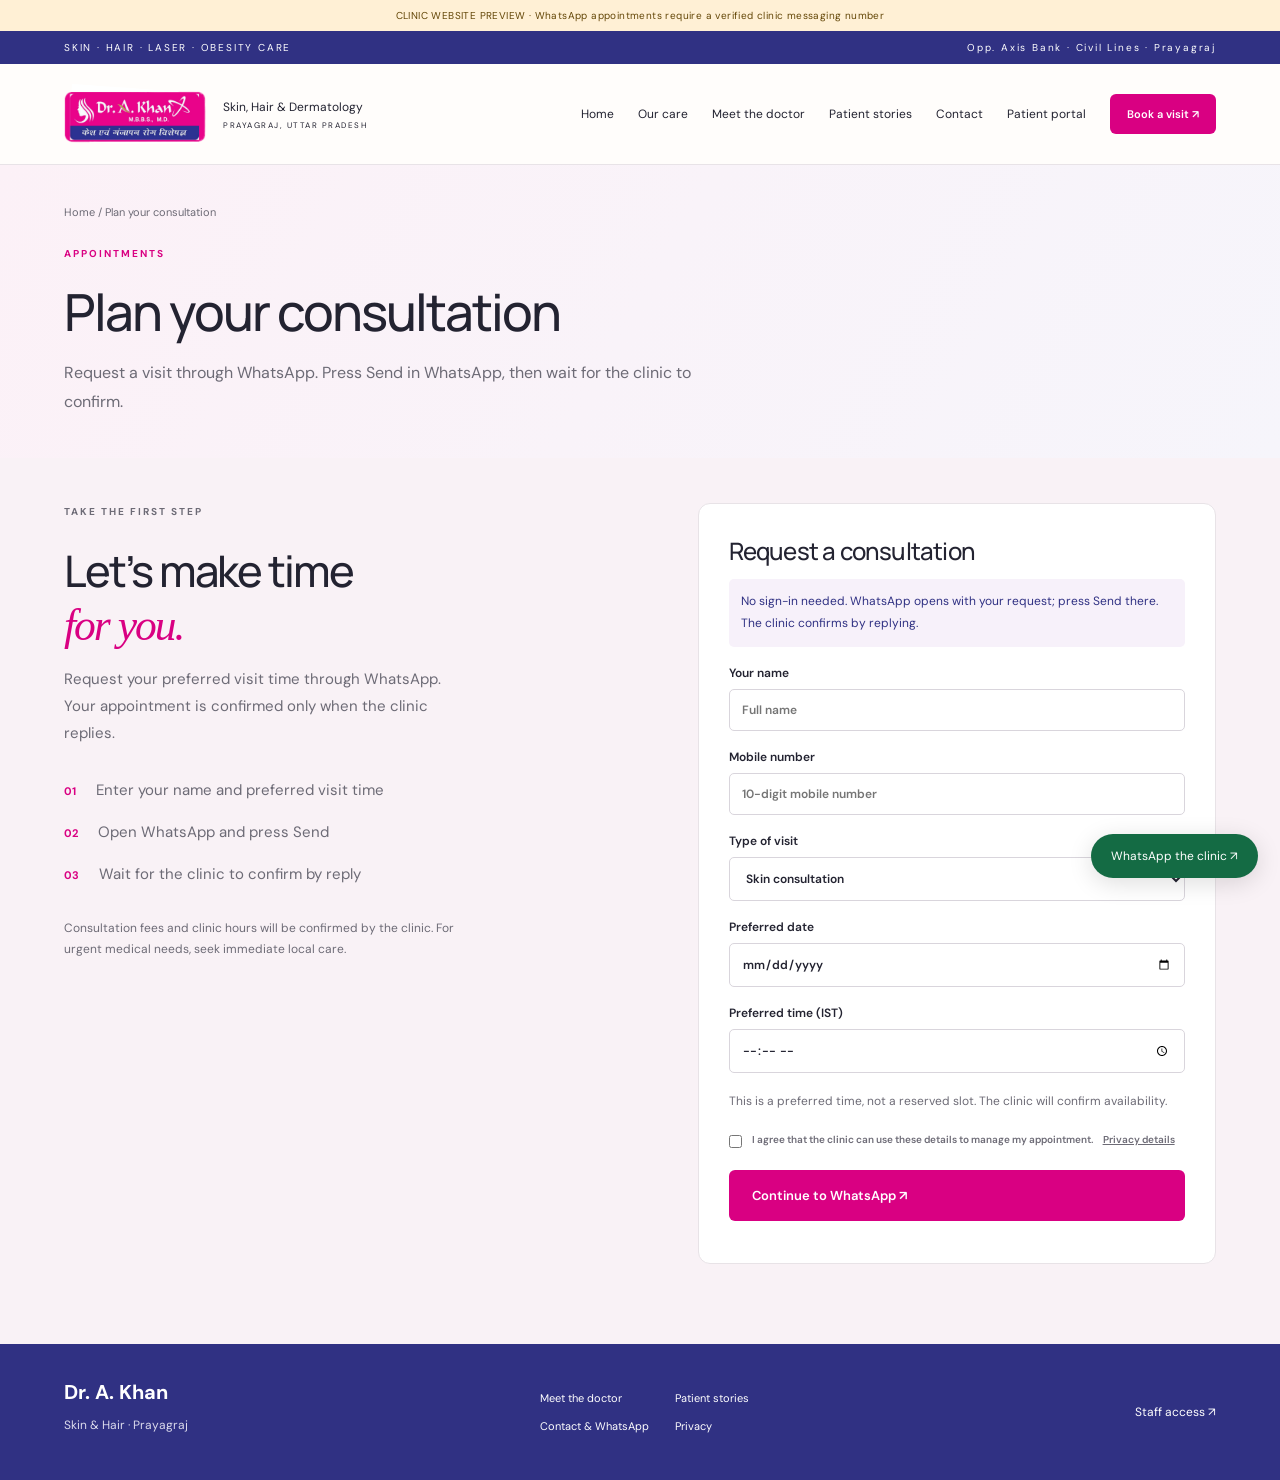
==== appointments.html @ bd3febfb "Publish clinic website design preview" ====
<!doctype html>
<html lang="en"><head><meta charset="utf-8"><meta name="viewport" content="width=device-width,initial-scale=1"><meta name="theme-color" content="#e9008d"><meta name="description" content="Dr. A. Khan Skin & Hair, Civil Lines, Prayagraj. Explore skin and hair care and request a consultation."><title>Appointments | Dr. A. Khan</title><link rel="stylesheet" href="styles.css"></head>
<body data-page="appointments.html"><a class="skip" href="#main">Skip to content</a><div class="topline">SKIN · HAIR · LASER · OBESITY CARE <span>Opp. Axis Bank · Civil Lines · Prayagraj</span></div><header><a class="brand" href="index.html"><span class="logo"><img src="clinic-0.jpg" alt="Dr. A. Khan original clinic logo"></span><span>Skin, Hair & Dermatology<small>PRAYAGRAJ, UTTAR PRADESH</small></span></a><button class="menu-toggle" type="button" aria-expanded="false" aria-controls="main-nav">Menu ☰</button><nav id="main-nav" aria-label="Main navigation"><a href="index.html">Home</a><a href="care.html">Our care</a><a href="doctor.html">Meet the doctor</a><a href="testimonials.html">Patient stories</a><a href="contact.html">Contact</a><a href="portal.html">Patient portal</a><a class="button small" href="appointments.html">Book a visit ↗</a></nav></header>
<main id="main"><div id="page-intro" class="page-intro" hidden></div><section class="hero" id="home" hidden><div class="hero-copy"><p class="eyebrow"><span></span> DERMATOLOGY · SKIN · HAIR · MORE</p><h1>Feel more like<br><em>yourself.</em></h1><p class="intro">From everyday skin concerns to hair and scalp care.<br>Personal attention, here in Prayagraj.</p><div class="actions"><a class="button" href="appointments.html">Plan your consultation <b>↗</b></a><a class="textlink" href="care.html">Explore our care →</a></div><div class="hero-caption"><span class="plus">✦</span><p>Skin, hair & you.<small>Care that begins with listening.</small></p></div></div><div class="hero-image"><img src="doctor-khan.jpg" alt="Dr. A. Khan seated in his clinic"><div class="image-label"><span>MEET YOUR DOCTOR</span><b>Dr. A. Khan</b><small>Skin, Hair, Laser & Obesity Care</small></div><span class="roundel">SKIN & HAIR<br>DR. A. KHAN<br>PRAYAGRAJ</span></div></section>
<div class="ribbon" id="care-ribbon" hidden><span>General dermatology</span><i>✦</i><span>Hair & scalp care</span><i>✦</i><span>Personal consultations</span><i>✦</i><span>Follow-up support</span></div>
<section id="care" class="section" hidden><div class="section-heading"><div><p class="eyebrow">OUR AREAS OF CARE</p><h2>A little care.<br>A meaningful difference.</h2></div><p>Start with a consultation. Your clinician will discuss your concerns and guide you through suitable options.</p></div><div class="cards"><article><span class="card-number">01 / SKIN</span><div class="line-icon">◉</div><h3>Comfort in your skin</h3><p>Consultations for acne, eczema, psoriasis and other skin concerns.</p><a href="appointments.html?service=Skin%20consultation" data-service="Skin consultation">Explore skin care ↗</a></article><article class="pink"><span class="card-number">02 / HAIR</span><div class="line-icon">≋</div><h3>A healthier hair journey</h3><p>Personal assessment for hair loss and concerns affecting your scalp.</p><a href="appointments.html?service=Hair%20%26%20scalp%20consultation" data-service="Hair & scalp consultation">Explore hair care ↗</a></article><article><span class="card-number">03 / FOLLOW-UP</span><div class="line-icon">✧</div><h3>Care that continues</h3><p>Review your progress and discuss your ongoing care with the clinic.</p><a href="appointments.html?service=Follow-up%20visit" data-service="Follow-up visit">Plan a follow-up ↗</a></article></div></section>
<section id="home-doctor" class="section home-doctor" hidden><div class="doctor-thumb"><img src="doctor-khan.jpg" alt="Dr. A. Khan" loading="lazy"></div><div><p class="eyebrow">A FAMILIAR FACE. PERSONAL CARE.</p><h2>Meet Dr. A. Khan.</h2><p>Dermatological care for your skin, hair and scalp in Civil Lines, Prayagraj.</p><a class="textlink" href="doctor.html">Get to know your doctor →</a></div></section>
<section id="testimonials" class="section testimonials" hidden><div class="section-heading"><div><p class="eyebrow">PATIENT EXPERIENCES</p><h2>In their own words.</h2></div><p>Selected excerpts from publicly posted patient reviews.</p></div><div class="review-grid"><article class="review-card"><span class="quote-mark" aria-hidden="true">“</span><blockquote>compassionate approach made me feel comfortable</blockquote><div class="review-person"><span class="avatar">NK</span><div><b>Navin Kumar</b><small>Justdial · 23 September 2025</small></div></div><a href="https://www.justdial.com/Allahabad/Dr-A-Khan-Skin-Hair-Specialist-Opposite-Axis-Bank-Civil-Lines/0532PX532-X532-190516032940-V9P9_BZDET/reviews" target="_blank" rel="noopener">Read the original review ↗</a></article><article class="review-card"><span class="quote-mark" aria-hidden="true">“</span><blockquote>The staff is friendly and attentive</blockquote><div class="review-person"><span class="avatar">RK</span><div><b>Rohit Kumar</b><small>Justdial patient review</small></div></div><a href="https://www.justdial.com/Allahabad/Dr-A-Khan-Skin-Hair-Specialist-Opposite-Axis-Bank-Civil-Lines/0532PX532-X532-190516032940-V9P9_BZDET/reviews" target="_blank" rel="noopener">Read the original review ↗</a></article><article class="review-card"><span class="quote-mark" aria-hidden="true">“</span><blockquote>Dr. Khan is friendly and listens well.</blockquote><div class="review-person"><span class="avatar">R</span><div><b>Ramesh</b><small>Justdial · 14 July 2025</small></div></div><a href="https://www.justdial.com/Allahabad/Dr-A-Khan-Skin-Hair-Specialist-Opposite-Axis-Bank-Civil-Lines/0532PX532-X532-190516032940-V9P9_BZDET/reviews" target="_blank" rel="noopener">Read the original review ↗</a></article></div><div class="review-foot"><p>These are selected positive excerpts. Individual experiences vary; the source includes a wider range of feedback.</p><a class="textlink" href="testimonials.html" id="all-stories">More about patient experiences →</a></div></section>
<section id="care-details" class="section care-details" hidden><div class="section-heading"><div><p class="eyebrow">BEYOND HAIR CARE</p><h2>Care for a range<br>of skin concerns.</h2></div><p>Your skin deserves attention at every stage. Begin with an assessment of your concern and medical history.</p></div><div class="condition-grid"><article><span>01</span><h3>Acne & acne marks</h3><p>Discuss breakouts, acne marks and changes in your skin with the clinician.</p></article><article><span>02</span><h3>Eczema & irritation</h3><p>A consultation for itchy, irritated or persistently uncomfortable skin.</p></article><article><span>03</span><h3>Psoriasis</h3><p>Assessment and follow-up for psoriasis and its effect on your skin.</p></article><article><span>04</span><h3>Pigmentation</h3><p>Discuss uneven skin tone, dark patches and related skin concerns.</p></article><article><span>05</span><h3>Other skin concerns</h3><p>Bring up rashes, changes in your skin or symptoms you are unsure about.</p></article><article><span>06</span><h3>Hair & scalp</h3><p>Personal assessment for hair loss, dandruff and scalp concerns.</p></article><article><span>07</span><h3>Laser consultations</h3><p>Discuss the clinic’s laser services and whether a procedure is suitable for you.</p><a class="textlink" href="appointments.html?service=Laser%20consultation">Request a consultation ↗</a></article><article><span>08</span><h3>Obesity care</h3><p>Speak with the clinic about its obesity and weight-management consultations.</p><a class="textlink" href="appointments.html?service=Obesity%20consultation">Request a consultation ↗</a></article></div><div class="care-callout"><div><h3>Not sure which visit to choose?</h3><p>Select a skin consultation and describe your concern to the doctor during your visit.</p></div><a class="button" href="appointments.html?service=Skin%20consultation">Book a skin consultation ↗</a></div></section>
<section id="about" class="doctor-profile section" hidden><div class="doctor-portrait"><img src="doctor-khan.jpg" alt="Dr. A. Khan at his clinic" loading="lazy"><div class="portrait-caption"><b>Dr. A. Khan</b><span>M.B.B.S., M.D. · Skin & Hair Specialist</span></div></div><div class="doctor-copy"><p class="eyebrow">MEET YOUR DOCTOR</p><h2>Care for your skin.<br>Attention to <em>you.</em></h2><p>Dr. A. Khan’s clinic in Civil Lines, Prayagraj offers consultations for a range of dermatological concerns, as well as hair and scalp problems. The clinic also lists laser and obesity care.</p><p>Patients visit for acne, eczema, psoriasis, pigmentation and hair loss. Your consultation is a chance to discuss your symptoms, ask questions and understand the next steps in your care.</p><div class="doctor-tags"><span>General dermatology</span><span>Skin concerns</span><span>Hair & scalp</span><span>Laser consultations</span><span>Obesity care</span><span>Follow-up care</span></div><a class="button" href="appointments.html">Consult Dr. A. Khan ↗</a><p class="source-note">Photo: <a href="https://threebestrated.in/dermatologist-doctors-in-allahabad-up" target="_blank" rel="noopener">Dr. A. Khan’s public clinic listing</a>.</p></div></section>
<section class="section booking" id="book"><div><p class="eyebrow">TAKE THE FIRST STEP</p><h2>Let’s make time<br><em>for you.</em></h2><p>Request your preferred visit time through WhatsApp. Your appointment is confirmed only when the clinic replies.</p><div class="steps"><p><b>01</b> Enter your name and preferred visit time</p><p><b>02</b> Open WhatsApp and press Send</p><p><b>03</b> Wait for the clinic to confirm by reply</p></div><p class="muted">Consultation fees and clinic hours will be confirmed by the clinic. For urgent medical needs, seek immediate local care.</p></div><form id="booking-form" class="panel"><h3>Request a consultation</h3><p id="booking-mode" class="notice"></p><label>Your name<input name="name" required maxlength="100" autocomplete="name" placeholder="Full name"></label><label>Mobile number<input name="phone" required inputmode="tel" pattern="[0-9+ ()-]{10,16}" maxlength="16" autocomplete="tel" placeholder="10-digit mobile number"></label><label>Type of visit<select name="service"><option>Skin consultation</option><option>Hair & scalp consultation</option><option>Follow-up visit</option><option>Laser consultation</option><option>Obesity consultation</option></select></label><label>Preferred date<input name="preferred_date" type="date" required></label><label>Preferred time (IST)<input name="preferred_time" type="time" required></label><p class="muted">This is a preferred time, not a reserved slot. The clinic will confirm availability.</p><label class="check"><input type="checkbox" required> I agree that the clinic can use these details to manage my appointment. <a href="privacy.html">Privacy details</a></label><button class="button" type="submit">Continue to WhatsApp ↗</button><p id="booking-result" role="status"></p></form></section>
<section id="portal" class="section portal" hidden><div class="section-heading"><div><p class="eyebrow">CONNECTED CARE</p><h2>Your care, in one place.</h2></div><p>Appointments, visit summaries, invoices and messages. Your account keeps your care connected.</p></div><div id="account"></div><div id="portal-content"></div></section>
<section id="visit" class="section visit" hidden><div><p class="eyebrow">FIND THE CLINIC</p><h2>Here in the heart<br>of Prayagraj.</h2><p><strong>1st floor, Shanshaah Building, Sonal Tower</strong><br>Opposite Axis Bank, Civil Lines<br>Prayagraj, Uttar Pradesh 211001</p><div class="contact-list"><div><b>Call the clinic</b><a href="tel:+919369463570">+91 93694 63570 ↗</a></div><div><b>Hours shown on Maps</b><p>Monday: 11 am–8 pm (IST)<br>Call to confirm other days and your visit time.</p></div></div><a class="map-link-card" target="_blank" rel="noopener" href="https://maps.app.goo.gl/wER15F5J5ea5rBAJ8"><span>CIVIL LINES · OPPOSITE AXIS BANK</span><b>Open the clinic on Google Maps ↗</b><small>View the exact location and get directions.</small></a><p class="source-note">Address, phone and Monday hours: <a href="https://maps.app.goo.gl/wER15F5J5ea5rBAJ8" target="_blank" rel="noopener">clinic Google Maps listing</a>, checked 5 October 2026. Hours may change.</p></div><div class="contact-card"><span>LET’S TALK</span><h3>Have a question<br>before your visit?</h3><a href="mailto:askdrbaalwala@gmail.com">askdrbaalwala@gmail.com ↗</a><p>For general enquiries, contact the clinic by phone, email or WhatsApp. Use your signed-in portal for private care-related messages.</p><p class="muted">Appointment requests open in WhatsApp. Press Send and wait for a reply confirming your visit.</p></div></section>
<section id="privacy" class="section privacy" hidden><h3>Your information matters</h3><p>When connected, your name, phone number, appointment details and portal messages are stored in the clinic’s private backend to provide care and coordinate visits. Clinical notes are accessible to authorised staff; only explicitly shared visit summaries are visible in your portal. Contact the clinic by email to request access, correction or deletion, subject to its record-retention obligations. Payment card details are never collected on this site.</p><p id="privacy-mode"></p></section><section id="page-cta" class="section page-cta" hidden><div><p class="eyebrow">YOUR NEXT STEP</p><h2>Make time for your skin.</h2><p>Book a consultation with Dr. A. Khan in Prayagraj.</p></div><a class="button" href="appointments.html">Plan your visit ↗</a></section></main><footer><div><b>Dr. A. Khan</b><p>Skin & Hair · Prayagraj</p></div><div class="footer-links"><a href="doctor.html">Meet the doctor</a><a href="testimonials.html">Patient stories</a><a href="contact.html">Contact & WhatsApp</a><a href="privacy.html">Privacy</a></div><a href="portal.html" id="staff-link">Staff access ↗</a></footer><script src="config.js"></script><script src="router.js"></script><script src="app.js"></script></body></html>
---- styles.css ----
@import url('https://fonts.googleapis.com/css2?family=DM+Sans:wght@400;500;600;700&family=Manrope:wght@400;500;600;700;800&display=swap');
.whatsapp-float{position:fixed;bottom:22px;right:22px;background:#146b44;color:white;border-radius:30px;padding:14px 20px;font-size:12px;box-shadow:0 5px 25px #0002;z-index:5}.whatsapp-inline{display:inline-block;margin-top:18px;color:#146b44;font-weight:600}@media print{.whatsapp-float{display:none}}
.preview-banner{padding:9px 5%;background:#fff0d5;color:#634607;font-size:10px;text-align:center;letter-spacing:.4px}.contact-card button.whatsapp-inline{border:1px solid #a4c2b3;border-radius:5px;background:white;padding:10px 14px;font-size:12px}@media print{.preview-banner{display:none}}
[hidden]{display:none!important}body:not([data-page]) main{visibility:hidden}.menu-toggle{display:none}nav a.current{color:var(--pink)}nav a.current:not(.button){border-bottom:2px solid var(--pink);padding-bottom:6px}nav .button.current{color:white}.page-intro{max-width:1440px;margin:auto;padding:40px 5% 42px;background:linear-gradient(120deg,#fcf1f7,#f6f5fb)}.breadcrumb{display:block;font-size:11px;color:var(--muted);margin-bottom:28px}.page-intro h1{font-size:clamp(38px,4vw,58px)}.page-description{max-width:670px;font-size:16px;line-height:1.8;color:var(--muted);margin:20px 0 0}.image-label small{display:block;color:var(--muted);font-size:11px;margin-top:7px}.hero-image>img{object-position:52% center}.doctor-profile{display:grid;grid-template-columns:.9fr 1.1fr;gap:8%;align-items:center}.doctor-portrait{border-radius:16px;overflow:hidden;background:#eeecf1}.doctor-portrait>img{width:100%;display:block;aspect-ratio:1.1;object-fit:cover;object-position:center}.portrait-caption{padding:23px 28px;background:var(--indigo);color:white}.portrait-caption b{display:block;font-size:23px}.portrait-caption span{display:block;font-size:12px;margin-top:6px;color:#dfdfee}.doctor-copy>p{line-height:1.9;color:var(--muted)}.doctor-tags{display:flex;flex-wrap:wrap;gap:8px;margin:24px 0}.doctor-tags span{padding:8px 12px;border:1px solid var(--line);border-radius:20px;font-size:11px;color:var(--indigo)}.source-note{font-size:10px}.source-note a{text-decoration:underline}.home-doctor{display:flex;align-items:center;gap:45px;border-block:1px solid var(--line);background:#f7f5fb;padding-block:38px}.doctor-thumb{width:195px;flex-shrink:0}.doctor-thumb img{width:100%;height:180px;object-fit:cover;border-radius:12px}.home-doctor p{color:var(--muted);line-height:1.8}.home-doctor .eyebrow{color:var(--pink);margin-bottom:14px}.home-doctor h2{font-size:36px}.testimonials{background:#fffcfa}.review-grid{display:grid;grid-template-columns:repeat(3,1fr);gap:20px}.review-card{padding:28px;border:1px solid var(--line);border-radius:12px;background:white;display:flex;flex-direction:column}.quote-mark{font-family:Georgia,serif;color:var(--pink);font-size:56px;line-height:.8}.review-card blockquote{margin:20px 0 27px;font-size:19px;line-height:1.7;flex:1;color:var(--indigo)}.review-person{display:flex;align-items:center;gap:12px}.avatar{display:grid;place-items:center;width:38px;height:38px;border-radius:50%;background:#fae8f2;color:var(--pink);font-size:11px;font-weight:bold}.review-person b{font-size:12px}.review-person small{display:block;font-size:10px;color:var(--muted);margin-top:5px}.review-card>a{font-size:10px;color:var(--muted);margin-top:22px;text-decoration:underline}.review-foot{display:flex;justify-content:space-between;gap:30px;align-items:center;margin-top:22px}.review-foot p{font-size:11px;line-height:1.8;color:var(--muted);max-width:670px}.condition-grid{display:grid;grid-template-columns:repeat(3,1fr);gap:18px}.condition-grid article{border:1px solid var(--line);padding:26px;border-radius:9px;background:white}.condition-grid article>span{color:var(--pink);font-size:10px;letter-spacing:2px}.condition-grid h3{margin-top:20px;font-size:22px}.condition-grid p{line-height:1.8;color:var(--muted);font-size:13px}.care-callout,.page-cta{display:flex;justify-content:space-between;align-items:center;gap:30px;background:#f8eef4;padding:32px;border-radius:10px;margin-top:30px}.care-callout p,.page-cta p{font-size:13px;line-height:1.8;color:var(--muted)}.page-cta{margin:20px auto 55px;max-width:90%;padding:38px}.page-cta h2{font-size:32px}.footer-links{display:grid;grid-template-columns:1fr 1fr;gap:14px 26px;font-size:11px}body[data-page="appointments.html"] #portal{padding-bottom:40px}body[data-page="appointments.html"] .booking{padding-top:45px}body[data-page="care.html"] #care{padding-bottom:20px}body[data-page="care.html"] .care-details{padding-top:35px}body[data-page="testimonials.html"] #testimonials>.section-heading{display:none}.contact-list{margin-top:22px;display:grid;grid-template-columns:1fr 1fr;gap:14px}.contact-list>div{background:white;border:1px solid var(--line);padding:18px;border-radius:8px}.contact-list b{font-size:12px;display:block;margin-bottom:8px}.contact-list p{font-size:12px;margin:0}.map-link-card{display:block;background:var(--indigo);color:white;margin-top:20px;border-radius:8px;padding:23px}.map-link-card span{display:block;font-size:10px;letter-spacing:1.3px;color:#dcdbec}.map-link-card b{display:block;font-size:20px;margin:12px 0}.map-link-card small{font-size:11px;color:#dcdbec}
@media(min-width:651px) and (max-width:1200px){header{gap:15px}nav{gap:15px;font-size:11px}.brand>span:last-child{display:none}.logo{width:135px}nav .button{padding:12px}}
@media(max-width:650px){header{position:relative;flex-direction:row;align-items:center}.menu-toggle{display:block;border:1px solid var(--line);padding:10px 13px;background:white;border-radius:5px;font-size:12px;color:var(--indigo)}#main-nav{display:none;position:absolute;top:100%;left:0;right:0;padding:20px 6%;background:var(--paper);border-bottom:1px solid var(--line);z-index:20;box-shadow:0 12px 20px #0001}#main-nav.open{display:grid;grid-template-columns:1fr 1fr;gap:20px}#main-nav .button{display:flex;grid-column:1/-1}.brand{gap:7px}.brand>span:last-child{font-size:10px}.brand small{font-size:7px}.logo{width:120px}.logo img{width:167px;left:-21px;top:-52px}.hero-copy{padding-top:36px}.hero-image{height:320px}.hero-image>img{object-position:center center}.page-intro{padding:26px 6% 30px}.page-intro h1{font-size:39px}.page-description{font-size:14px}.breadcrumb{margin-bottom:22px}.doctor-profile,.review-grid,.condition-grid{grid-template-columns:1fr;gap:20px}.doctor-profile{padding-top:30px}.doctor-portrait>img{aspect-ratio:1.2}.home-doctor{gap:22px;align-items:start}.doctor-thumb{width:105px}.doctor-thumb img{height:120px}.home-doctor h2{font-size:27px}.home-doctor .eyebrow{font-size:8px;letter-spacing:1.2px}.home-doctor p{font-size:12px}.review-card blockquote{font-size:19px;margin:17px 0 22px}.review-foot,.care-callout,.page-cta{display:block}.page-cta{padding:27px;margin-bottom:30px}.page-cta .button{margin-top:12px}.contact-list{grid-template-columns:1fr}.footer-links{grid-template-columns:1fr 1fr;width:100%}}
:root{--pink:#d90082;--indigo:#303183;--ink:#232331;--muted:#6d6b76;--paper:#fffdfb;--line:#e8e3e7}*{box-sizing:border-box}html{scroll-behavior:smooth;scroll-padding-top:110px}body{margin:0;background:var(--paper);color:var(--ink);font-family:'DM Sans',sans-serif;font-size:15px}a{color:inherit;text-decoration:none}button,input,select,textarea{font:inherit}button,a,input,select,textarea{outline-offset:5px}button{cursor:pointer}.topline{padding:10px 5%;background:var(--indigo);color:white;font-size:10px;letter-spacing:1.8px;display:flex;justify-content:space-between}header{padding:20px 5%;display:flex;align-items:center;justify-content:space-between;gap:25px;border-bottom:1px solid var(--line);background:var(--paper)}.brand{display:flex;align-items:center;gap:14px;font-size:12px}.brand small{display:block;font-size:8px;letter-spacing:1.5px;margin-top:5px}.logo{width:145px;height:60px;overflow:hidden;display:block;position:relative}.logo img{position:absolute;width:196px;max-width:none;left:-25px;top:-64px}nav{display:flex;gap:24px;align-items:center;font-size:12px}nav a:hover,.textlink:hover{color:var(--pink)}.button{display:inline-flex;align-items:center;justify-content:space-between;gap:24px;background:var(--pink);color:white;border:0;border-radius:6px;padding:17px 23px;font-weight:600;font-size:13px}.button:hover{background:#b60070;color:white}.button.small{padding:13px 17px;font-size:11px}.hero{display:grid;grid-template-columns:1fr 1fr;max-width:1440px;margin:auto;min-height:590px}.hero-copy{padding:72px 10% 44px}.eyebrow{font-size:10px;font-weight:700;letter-spacing:2px;margin:0 0 24px;color:var(--pink)}.eyebrow span{display:inline-block;width:6px;height:6px;border-radius:50%;background:var(--pink);margin-right:6px}h1,h2,h3{font-family:Manrope,sans-serif;font-weight:500;margin:0;letter-spacing:-2px}h1{font-size:clamp(55px,6vw,88px);line-height:1.07}em{font-family:Georgia,serif;font-weight:400;color:var(--pink)}.intro{font-size:17px;line-height:1.8;color:var(--muted);margin:26px 0}.actions{display:flex;align-items:center;gap:25px}.textlink{font-size:12px;font-weight:600}.hero-caption{display:flex;align-items:center;gap:13px;margin-top:42px}.hero-caption p{font-size:12px;margin:0}.hero-caption small{display:block;color:var(--muted);margin-top:5px}.plus{font-size:27px;color:var(--pink);border:1px solid #ecd3e1;padding:4px 10px;border-radius:50%}.hero-image{position:relative;background:#ececee;overflow:hidden;margin:24px 5% 24px 0;border-radius:140px 8px 8px 8px}.hero-image>img{width:100%;height:100%;object-fit:cover;position:absolute}.image-label{position:absolute;bottom:25px;left:25px;background:#fffc;padding:17px 22px;border-radius:5px;backdrop-filter:blur(12px)}.image-label span{display:block;font-size:8px;letter-spacing:1.5px;margin-bottom:8px}.image-label b{font-size:16px;font-weight:500}.roundel{position:absolute;right:22px;top:24px;display:grid;place-content:center;border:1px solid #fff9;background:#ffffffa8;color:var(--indigo);width:91px;height:91px;border-radius:50%;text-align:center;font-size:9px;line-height:1.8;letter-spacing:1px}.ribbon{display:flex;justify-content:space-around;align-items:center;padding:22px 5%;border-block:1px solid var(--line);font-size:12px}.ribbon i{color:var(--pink);font-style:normal}.section{padding:80px 5%;max-width:1440px;margin:auto}h2{font-size:clamp(32px,3.4vw,48px);line-height:1.2}h3{font-size:24px;letter-spacing:-.8px}.section-heading{display:flex;justify-content:space-between;gap:35px;align-items:end;margin-bottom:36px}.section-heading>p{max-width:330px;color:var(--muted);line-height:1.8}.cards{display:grid;grid-template-columns:repeat(3,1fr);gap:18px}.cards article{padding:30px;border:1px solid var(--line);border-radius:10px;background:#f6f5fa}.cards article.pink{background:#fcf0f6}.card-number{font-size:9px;letter-spacing:2px;color:var(--muted)}.line-icon{color:var(--pink);font-size:48px;margin:23px 0}.cards h3{font-size:22px}.cards p{color:var(--muted);line-height:1.8;margin:16px 0 26px}.cards a{font-size:12px;font-weight:700;color:var(--indigo)}.about{display:grid;grid-template-columns:1fr 1fr;gap:9%;align-items:center;padding-top:25px}.about-art{background:var(--indigo);border-radius:10px;padding:38px;color:white;position:relative;overflow:hidden;min-height:355px}.about-art>span{font-size:10px;letter-spacing:2px}.about-art h2{margin-top:28px}.about-art img{width:240px;height:100px;object-fit:cover;object-position:50% 49%;margin-top:25px}.about p,.booking p,.visit p,.privacy p{line-height:1.8;color:var(--muted)}.booking{background:#f9f2f6;max-width:none;display:grid;grid-template-columns:1fr 1fr;gap:10%;padding-inline:max(5%,calc((100vw - 1296px)/2))}.booking>div>p{max-width:400px}.steps{margin:30px 0}.steps b{color:var(--pink);margin-right:16px;font-size:11px}.muted{color:var(--muted);font-size:12px}.panel{padding:30px;border:1px solid var(--line);background:white;border-radius:12px}label{display:block;font-size:12px;font-weight:600;margin:18px 0}input,select,textarea{display:block;width:100%;border:1px solid #d9d5dc;border-radius:5px;padding:12px;margin-top:8px;background:white;color:var(--ink)}textarea{min-height:90px}.check{display:flex;align-items:start;gap:10px;line-height:1.7;font-size:10px;color:var(--muted)}.check input{width:auto;margin:4px 0}.check a{text-decoration:underline}.panel>.button{width:100%}.notice{background:#f7f1fa;padding:12px;color:var(--indigo)!important;border-radius:5px;font-size:12px;line-height:1.6}.portal{border-bottom:1px solid var(--line)}.account-grid{display:grid;grid-template-columns:1fr 1fr;gap:25px}.account-grid form{max-width:550px}.account-grid aside{padding:35px;background:var(--indigo);border-radius:12px;color:white}.account-grid aside p{line-height:1.8;color:#dedeee}.secondary{background:var(--indigo)}.toolbar{display:flex;gap:12px;align-items:center;flex-wrap:wrap;margin:20px 0}.toolbar button{padding:10px 16px;border:1px solid var(--line);background:white;border-radius:6px;color:var(--indigo)}.toolbar button.active{background:var(--indigo);color:white}.dashboard{background:#f8f7fa;padding:25px;border-radius:12px}.stats{display:grid;grid-template-columns:repeat(3,1fr);gap:15px;margin-bottom:20px}.stat{padding:22px;background:white;border:1px solid var(--line);border-radius:8px}.stat b{display:block;font-size:29px;color:var(--indigo)}.stat span{font-size:11px;color:var(--muted)}.table-wrap{overflow-x:auto}table{width:100%;border-collapse:collapse;background:white;font-size:12px;text-align:left}td,th{padding:14px;border-bottom:1px solid var(--line)}th{color:var(--muted);font-size:10px;letter-spacing:1px}td button{margin:3px;padding:7px;border:1px solid var(--line);border-radius:4px;background:white}.badge{padding:5px 8px;background:#f7e5f0;color:#a00062;border-radius:20px;font-size:10px}.empty{padding:25px;color:var(--muted);background:white;border-radius:6px}.record{background:white;border:1px solid var(--line);padding:20px;margin:14px 0;border-radius:8px}.record p{white-space:pre-wrap;line-height:1.7}.visit{display:grid;grid-template-columns:1fr 1fr;gap:8%}.contact-card{padding:40px;background:#f7f0f5;border-radius:10px}.contact-card>span{font-size:9px;letter-spacing:2px;color:var(--pink)}.contact-card h3{font-size:34px;margin:22px 0}.contact-card>a{font-size:14px;text-decoration:underline}.privacy{padding-top:20px;padding-bottom:40px}.privacy p{font-size:12px;max-width:900px}footer{background:var(--indigo);padding:35px 5%;display:flex;align-items:center;justify-content:space-between;color:white;font-size:12px}footer b{font-size:20px}footer p{color:#dbdaec}.skip{position:absolute;top:-100px}.skip:focus{top:0;background:white;padding:15px;z-index:10}[role=status]{font-size:12px;line-height:1.8}a:focus-visible,button:focus-visible{outline:2px solid var(--pink)}@media(max-width:950px){header{align-items:start}nav{gap:12px;flex-wrap:wrap;justify-content:end}.brand>span:last-child{display:none}.hero-copy{padding:60px 8%}.actions{align-items:start;flex-direction:column;gap:20px}.hero{min-height:560px}.cards h3{font-size:18px}}@media(max-width:650px){.topline{font-size:8px}.topline span{letter-spacing:0}header{padding:16px 5%;flex-direction:column;gap:12px}.brand>span:last-child{display:block}nav{justify-content:start;gap:16px;width:100%;font-size:11px}nav .button{display:none}.hero{grid-template-columns:1fr}.hero-copy{padding:44px 6% 30px}h1{font-size:64px}.actions{flex-direction:row;align-items:center}.hero-image{height:360px;margin:0 5% 25px;border-radius:85px 8px 8px 8px}.hero-image>img{object-position:center 35%}.hero-caption{margin-top:25px}.ribbon{gap:14px;flex-wrap:wrap;font-size:10px}.ribbon i:last-of-type{display:none}.section{padding:50px 6%}.section-heading{display:block}.section-heading>p{max-width:100%}.cards,.about,.booking,.visit,.account-grid{grid-template-columns:1fr;gap:22px}.cards article{padding:25px}.line-icon{margin:15px 0}.about-art{min-height:300px}.stats{gap:6px}.stat{padding:12px}.stat b{font-size:23px}.panel,.dashboard{padding:20px}.contact-card{padding:28px}footer{gap:22px;flex-wrap:wrap}html{scroll-padding-top:20px}}@media print{header,.topline,.hero,.ribbon,#care,#about,#book,#visit,#privacy,footer,#account,.toolbar,.section-heading{display:none}body{background:white}.section{padding:0}.dashboard{background:white}.record{break-inside:avoid}button{display:none}}
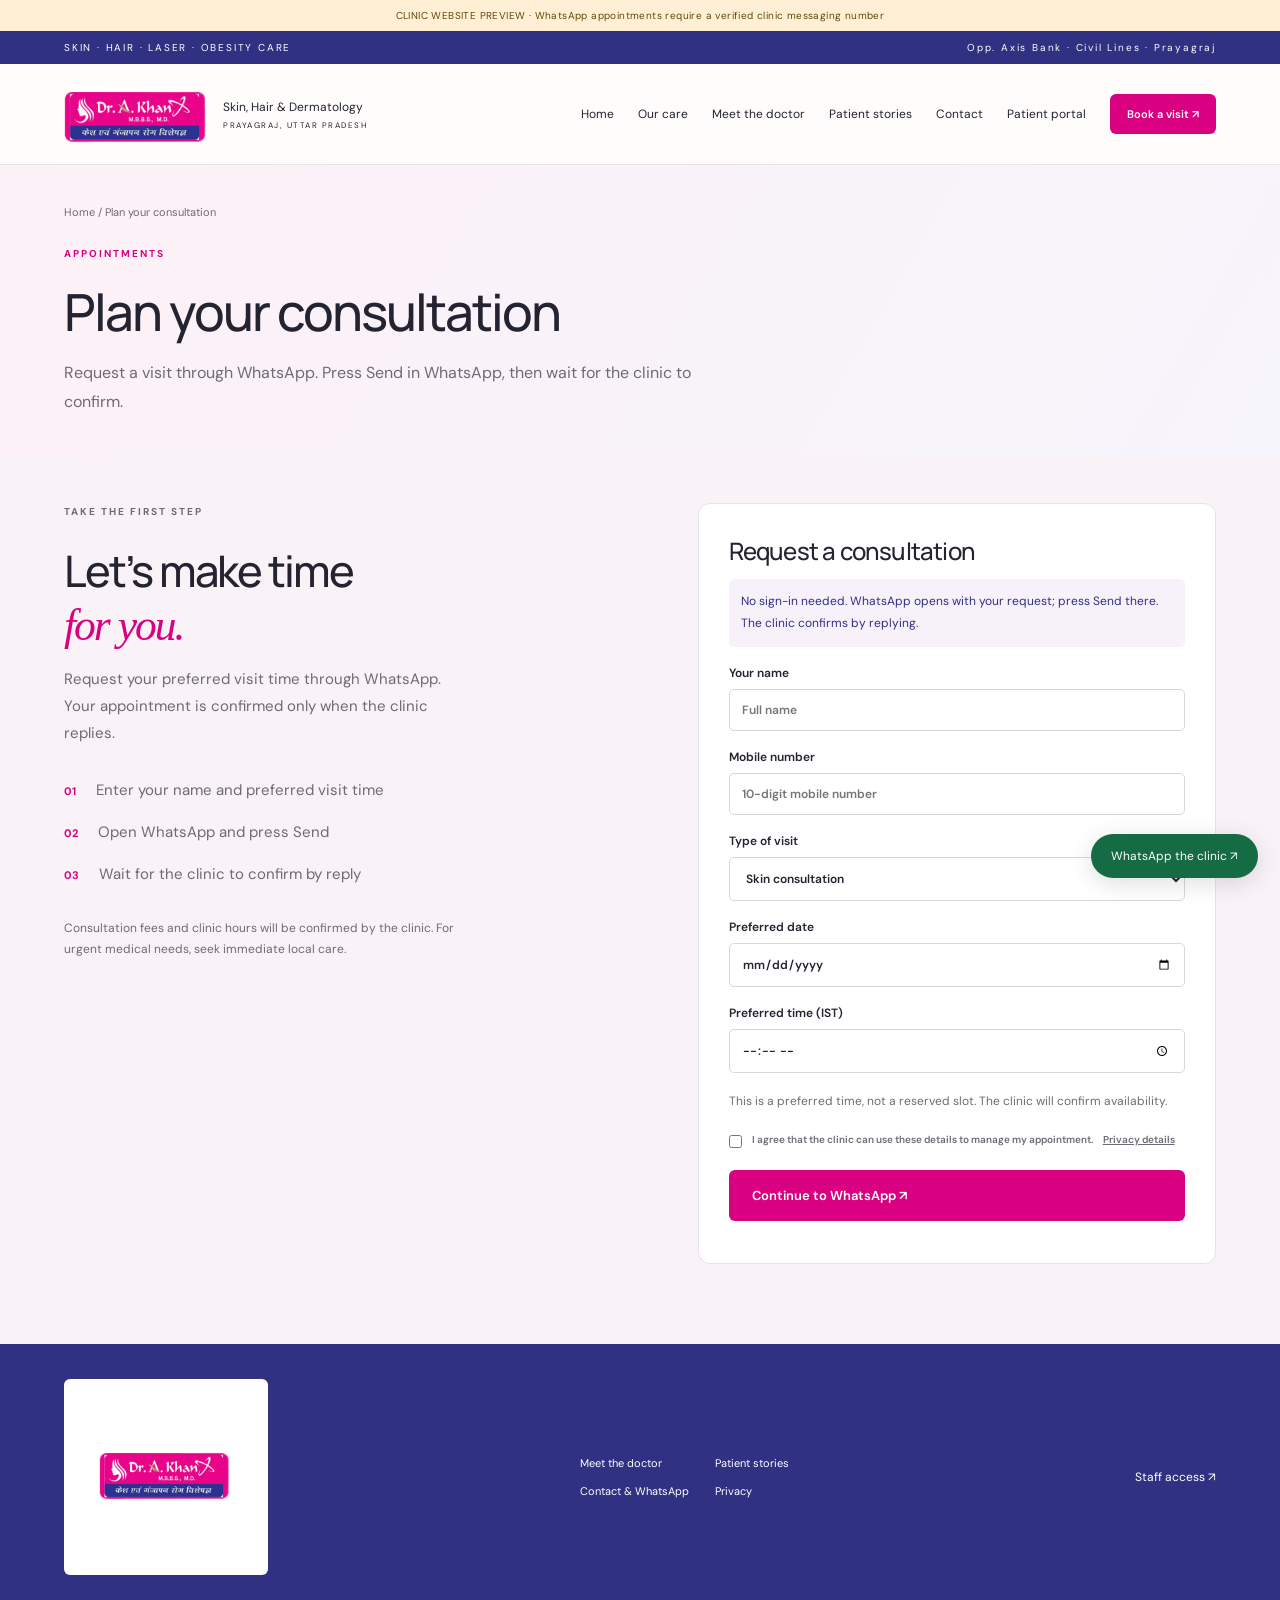
==== commit dae5e852: "Use clinic logo in website footer" ====
--- a/appointments.html
+++ b/appointments.html
@@ -11,4 +11,4 @@
 <section class="section booking" id="book"><div><p class="eyebrow">TAKE THE FIRST STEP</p><h2>Let’s make time<br><em>for you.</em></h2><p>Request your preferred visit time through WhatsApp. Your appointment is confirmed only when the clinic replies.</p><div class="steps"><p><b>01</b> Enter your name and preferred visit time</p><p><b>02</b> Open WhatsApp and press Send</p><p><b>03</b> Wait for the clinic to confirm by reply</p></div><p class="muted">Consultation fees and clinic hours will be confirmed by the clinic. For urgent medical needs, seek immediate local care.</p></div><form id="booking-form" class="panel"><h3>Request a consultation</h3><p id="booking-mode" class="notice"></p><label>Your name<input name="name" required maxlength="100" autocomplete="name" placeholder="Full name"></label><label>Mobile number<input name="phone" required inputmode="tel" pattern="[0-9+ ()-]{10,16}" maxlength="16" autocomplete="tel" placeholder="10-digit mobile number"></label><label>Type of visit<select name="service"><option>Skin consultation</option><option>Hair & scalp consultation</option><option>Follow-up visit</option><option>Laser consultation</option><option>Obesity consultation</option></select></label><label>Preferred date<input name="preferred_date" type="date" required></label><label>Preferred time (IST)<input name="preferred_time" type="time" required></label><p class="muted">This is a preferred time, not a reserved slot. The clinic will confirm availability.</p><label class="check"><input type="checkbox" required> I agree that the clinic can use these details to manage my appointment. <a href="privacy.html">Privacy details</a></label><button class="button" type="submit">Continue to WhatsApp ↗</button><p id="booking-result" role="status"></p></form></section>
 <section id="portal" class="section portal" hidden><div class="section-heading"><div><p class="eyebrow">CONNECTED CARE</p><h2>Your care, in one place.</h2></div><p>Appointments, visit summaries, invoices and messages. Your account keeps your care connected.</p></div><div id="account"></div><div id="portal-content"></div></section>
 <section id="visit" class="section visit" hidden><div><p class="eyebrow">FIND THE CLINIC</p><h2>Here in the heart<br>of Prayagraj.</h2><p><strong>1st floor, Shanshaah Building, Sonal Tower</strong><br>Opposite Axis Bank, Civil Lines<br>Prayagraj, Uttar Pradesh 211001</p><div class="contact-list"><div><b>Call the clinic</b><a href="tel:+919369463570">+91 93694 63570 ↗</a></div><div><b>Hours shown on Maps</b><p>Monday: 11 am–8 pm (IST)<br>Call to confirm other days and your visit time.</p></div></div><a class="map-link-card" target="_blank" rel="noopener" href="https://maps.app.goo.gl/wER15F5J5ea5rBAJ8"><span>CIVIL LINES · OPPOSITE AXIS BANK</span><b>Open the clinic on Google Maps ↗</b><small>View the exact location and get directions.</small></a><p class="source-note">Address, phone and Monday hours: <a href="https://maps.app.goo.gl/wER15F5J5ea5rBAJ8" target="_blank" rel="noopener">clinic Google Maps listing</a>, checked 5 October 2026. Hours may change.</p></div><div class="contact-card"><span>LET’S TALK</span><h3>Have a question<br>before your visit?</h3><a href="mailto:askdrbaalwala@gmail.com">askdrbaalwala@gmail.com ↗</a><p>For general enquiries, contact the clinic by phone, email or WhatsApp. Use your signed-in portal for private care-related messages.</p><p class="muted">Appointment requests open in WhatsApp. Press Send and wait for a reply confirming your visit.</p></div></section>
-<section id="privacy" class="section privacy" hidden><h3>Your information matters</h3><p>When connected, your name, phone number, appointment details and portal messages are stored in the clinic’s private backend to provide care and coordinate visits. Clinical notes are accessible to authorised staff; only explicitly shared visit summaries are visible in your portal. Contact the clinic by email to request access, correction or deletion, subject to its record-retention obligations. Payment card details are never collected on this site.</p><p id="privacy-mode"></p></section><section id="page-cta" class="section page-cta" hidden><div><p class="eyebrow">YOUR NEXT STEP</p><h2>Make time for your skin.</h2><p>Book a consultation with Dr. A. Khan in Prayagraj.</p></div><a class="button" href="appointments.html">Plan your visit ↗</a></section></main><footer><div><b>Dr. A. Khan</b><p>Skin & Hair · Prayagraj</p></div><div class="footer-links"><a href="doctor.html">Meet the doctor</a><a href="testimonials.html">Patient stories</a><a href="contact.html">Contact & WhatsApp</a><a href="privacy.html">Privacy</a></div><a href="portal.html" id="staff-link">Staff access ↗</a></footer><script src="config.js"></script><script src="router.js"></script><script src="app.js"></script></body></html>
+<section id="privacy" class="section privacy" hidden><h3>Your information matters</h3><p>When connected, your name, phone number, appointment details and portal messages are stored in the clinic’s private backend to provide care and coordinate visits. Clinical notes are accessible to authorised staff; only explicitly shared visit summaries are visible in your portal. Contact the clinic by email to request access, correction or deletion, subject to its record-retention obligations. Payment card details are never collected on this site.</p><p id="privacy-mode"></p></section><section id="page-cta" class="section page-cta" hidden><div><p class="eyebrow">YOUR NEXT STEP</p><h2>Make time for your skin.</h2><p>Book a consultation with Dr. A. Khan in Prayagraj.</p></div><a class="button" href="appointments.html">Plan your visit ↗</a></section></main><footer><a class="footer-brand" href="index.html" aria-label="Dr. A. Khan clinic home"><img src="clinic-0.jpg" alt="Dr. A. Khan original clinic logo" width="180"></a><div class="footer-links"><a href="doctor.html">Meet the doctor</a><a href="testimonials.html">Patient stories</a><a href="contact.html">Contact & WhatsApp</a><a href="privacy.html">Privacy</a></div><a href="portal.html" id="staff-link">Staff access ↗</a></footer><script src="config.js"></script><script src="router.js"></script><script src="app.js"></script></body></html>
--- a/styles.css
+++ b/styles.css
@@ -5,3 +5,5 @@
 @media(min-width:651px) and (max-width:1200px){header{gap:15px}nav{gap:15px;font-size:11px}.brand>span:last-child{display:none}.logo{width:135px}nav .button{padding:12px}}
 @media(max-width:650px){header{position:relative;flex-direction:row;align-items:center}.menu-toggle{display:block;border:1px solid var(--line);padding:10px 13px;background:white;border-radius:5px;font-size:12px;color:var(--indigo)}#main-nav{display:none;position:absolute;top:100%;left:0;right:0;padding:20px 6%;background:var(--paper);border-bottom:1px solid var(--line);z-index:20;box-shadow:0 12px 20px #0001}#main-nav.open{display:grid;grid-template-columns:1fr 1fr;gap:20px}#main-nav .button{display:flex;grid-column:1/-1}.brand{gap:7px}.brand>span:last-child{font-size:10px}.brand small{font-size:7px}.logo{width:120px}.logo img{width:167px;left:-21px;top:-52px}.hero-copy{padding-top:36px}.hero-image{height:320px}.hero-image>img{object-position:center center}.page-intro{padding:26px 6% 30px}.page-intro h1{font-size:39px}.page-description{font-size:14px}.breadcrumb{margin-bottom:22px}.doctor-profile,.review-grid,.condition-grid{grid-template-columns:1fr;gap:20px}.doctor-profile{padding-top:30px}.doctor-portrait>img{aspect-ratio:1.2}.home-doctor{gap:22px;align-items:start}.doctor-thumb{width:105px}.doctor-thumb img{height:120px}.home-doctor h2{font-size:27px}.home-doctor .eyebrow{font-size:8px;letter-spacing:1.2px}.home-doctor p{font-size:12px}.review-card blockquote{font-size:19px;margin:17px 0 22px}.review-foot,.care-callout,.page-cta{display:block}.page-cta{padding:27px;margin-bottom:30px}.page-cta .button{margin-top:12px}.contact-list{grid-template-columns:1fr}.footer-links{grid-template-columns:1fr 1fr;width:100%}}
 :root{--pink:#d90082;--indigo:#303183;--ink:#232331;--muted:#6d6b76;--paper:#fffdfb;--line:#e8e3e7}*{box-sizing:border-box}html{scroll-behavior:smooth;scroll-padding-top:110px}body{margin:0;background:var(--paper);color:var(--ink);font-family:'DM Sans',sans-serif;font-size:15px}a{color:inherit;text-decoration:none}button,input,select,textarea{font:inherit}button,a,input,select,textarea{outline-offset:5px}button{cursor:pointer}.topline{padding:10px 5%;background:var(--indigo);color:white;font-size:10px;letter-spacing:1.8px;display:flex;justify-content:space-between}header{padding:20px 5%;display:flex;align-items:center;justify-content:space-between;gap:25px;border-bottom:1px solid var(--line);background:var(--paper)}.brand{display:flex;align-items:center;gap:14px;font-size:12px}.brand small{display:block;font-size:8px;letter-spacing:1.5px;margin-top:5px}.logo{width:145px;height:60px;overflow:hidden;display:block;position:relative}.logo img{position:absolute;width:196px;max-width:none;left:-25px;top:-64px}nav{display:flex;gap:24px;align-items:center;font-size:12px}nav a:hover,.textlink:hover{color:var(--pink)}.button{display:inline-flex;align-items:center;justify-content:space-between;gap:24px;background:var(--pink);color:white;border:0;border-radius:6px;padding:17px 23px;font-weight:600;font-size:13px}.button:hover{background:#b60070;color:white}.button.small{padding:13px 17px;font-size:11px}.hero{display:grid;grid-template-columns:1fr 1fr;max-width:1440px;margin:auto;min-height:590px}.hero-copy{padding:72px 10% 44px}.eyebrow{font-size:10px;font-weight:700;letter-spacing:2px;margin:0 0 24px;color:var(--pink)}.eyebrow span{display:inline-block;width:6px;height:6px;border-radius:50%;background:var(--pink);margin-right:6px}h1,h2,h3{font-family:Manrope,sans-serif;font-weight:500;margin:0;letter-spacing:-2px}h1{font-size:clamp(55px,6vw,88px);line-height:1.07}em{font-family:Georgia,serif;font-weight:400;color:var(--pink)}.intro{font-size:17px;line-height:1.8;color:var(--muted);margin:26px 0}.actions{display:flex;align-items:center;gap:25px}.textlink{font-size:12px;font-weight:600}.hero-caption{display:flex;align-items:center;gap:13px;margin-top:42px}.hero-caption p{font-size:12px;margin:0}.hero-caption small{display:block;color:var(--muted);margin-top:5px}.plus{font-size:27px;color:var(--pink);border:1px solid #ecd3e1;padding:4px 10px;border-radius:50%}.hero-image{position:relative;background:#ececee;overflow:hidden;margin:24px 5% 24px 0;border-radius:140px 8px 8px 8px}.hero-image>img{width:100%;height:100%;object-fit:cover;position:absolute}.image-label{position:absolute;bottom:25px;left:25px;background:#fffc;padding:17px 22px;border-radius:5px;backdrop-filter:blur(12px)}.image-label span{display:block;font-size:8px;letter-spacing:1.5px;margin-bottom:8px}.image-label b{font-size:16px;font-weight:500}.roundel{position:absolute;right:22px;top:24px;display:grid;place-content:center;border:1px solid #fff9;background:#ffffffa8;color:var(--indigo);width:91px;height:91px;border-radius:50%;text-align:center;font-size:9px;line-height:1.8;letter-spacing:1px}.ribbon{display:flex;justify-content:space-around;align-items:center;padding:22px 5%;border-block:1px solid var(--line);font-size:12px}.ribbon i{color:var(--pink);font-style:normal}.section{padding:80px 5%;max-width:1440px;margin:auto}h2{font-size:clamp(32px,3.4vw,48px);line-height:1.2}h3{font-size:24px;letter-spacing:-.8px}.section-heading{display:flex;justify-content:space-between;gap:35px;align-items:end;margin-bottom:36px}.section-heading>p{max-width:330px;color:var(--muted);line-height:1.8}.cards{display:grid;grid-template-columns:repeat(3,1fr);gap:18px}.cards article{padding:30px;border:1px solid var(--line);border-radius:10px;background:#f6f5fa}.cards article.pink{background:#fcf0f6}.card-number{font-size:9px;letter-spacing:2px;color:var(--muted)}.line-icon{color:var(--pink);font-size:48px;margin:23px 0}.cards h3{font-size:22px}.cards p{color:var(--muted);line-height:1.8;margin:16px 0 26px}.cards a{font-size:12px;font-weight:700;color:var(--indigo)}.about{display:grid;grid-template-columns:1fr 1fr;gap:9%;align-items:center;padding-top:25px}.about-art{background:var(--indigo);border-radius:10px;padding:38px;color:white;position:relative;overflow:hidden;min-height:355px}.about-art>span{font-size:10px;letter-spacing:2px}.about-art h2{margin-top:28px}.about-art img{width:240px;height:100px;object-fit:cover;object-position:50% 49%;margin-top:25px}.about p,.booking p,.visit p,.privacy p{line-height:1.8;color:var(--muted)}.booking{background:#f9f2f6;max-width:none;display:grid;grid-template-columns:1fr 1fr;gap:10%;padding-inline:max(5%,calc((100vw - 1296px)/2))}.booking>div>p{max-width:400px}.steps{margin:30px 0}.steps b{color:var(--pink);margin-right:16px;font-size:11px}.muted{color:var(--muted);font-size:12px}.panel{padding:30px;border:1px solid var(--line);background:white;border-radius:12px}label{display:block;font-size:12px;font-weight:600;margin:18px 0}input,select,textarea{display:block;width:100%;border:1px solid #d9d5dc;border-radius:5px;padding:12px;margin-top:8px;background:white;color:var(--ink)}textarea{min-height:90px}.check{display:flex;align-items:start;gap:10px;line-height:1.7;font-size:10px;color:var(--muted)}.check input{width:auto;margin:4px 0}.check a{text-decoration:underline}.panel>.button{width:100%}.notice{background:#f7f1fa;padding:12px;color:var(--indigo)!important;border-radius:5px;font-size:12px;line-height:1.6}.portal{border-bottom:1px solid var(--line)}.account-grid{display:grid;grid-template-columns:1fr 1fr;gap:25px}.account-grid form{max-width:550px}.account-grid aside{padding:35px;background:var(--indigo);border-radius:12px;color:white}.account-grid aside p{line-height:1.8;color:#dedeee}.secondary{background:var(--indigo)}.toolbar{display:flex;gap:12px;align-items:center;flex-wrap:wrap;margin:20px 0}.toolbar button{padding:10px 16px;border:1px solid var(--line);background:white;border-radius:6px;color:var(--indigo)}.toolbar button.active{background:var(--indigo);color:white}.dashboard{background:#f8f7fa;padding:25px;border-radius:12px}.stats{display:grid;grid-template-columns:repeat(3,1fr);gap:15px;margin-bottom:20px}.stat{padding:22px;background:white;border:1px solid var(--line);border-radius:8px}.stat b{display:block;font-size:29px;color:var(--indigo)}.stat span{font-size:11px;color:var(--muted)}.table-wrap{overflow-x:auto}table{width:100%;border-collapse:collapse;background:white;font-size:12px;text-align:left}td,th{padding:14px;border-bottom:1px solid var(--line)}th{color:var(--muted);font-size:10px;letter-spacing:1px}td button{margin:3px;padding:7px;border:1px solid var(--line);border-radius:4px;background:white}.badge{padding:5px 8px;background:#f7e5f0;color:#a00062;border-radius:20px;font-size:10px}.empty{padding:25px;color:var(--muted);background:white;border-radius:6px}.record{background:white;border:1px solid var(--line);padding:20px;margin:14px 0;border-radius:8px}.record p{white-space:pre-wrap;line-height:1.7}.visit{display:grid;grid-template-columns:1fr 1fr;gap:8%}.contact-card{padding:40px;background:#f7f0f5;border-radius:10px}.contact-card>span{font-size:9px;letter-spacing:2px;color:var(--pink)}.contact-card h3{font-size:34px;margin:22px 0}.contact-card>a{font-size:14px;text-decoration:underline}.privacy{padding-top:20px;padding-bottom:40px}.privacy p{font-size:12px;max-width:900px}footer{background:var(--indigo);padding:35px 5%;display:flex;align-items:center;justify-content:space-between;color:white;font-size:12px}footer b{font-size:20px}footer p{color:#dbdaec}.skip{position:absolute;top:-100px}.skip:focus{top:0;background:white;padding:15px;z-index:10}[role=status]{font-size:12px;line-height:1.8}a:focus-visible,button:focus-visible{outline:2px solid var(--pink)}@media(max-width:950px){header{align-items:start}nav{gap:12px;flex-wrap:wrap;justify-content:end}.brand>span:last-child{display:none}.hero-copy{padding:60px 8%}.actions{align-items:start;flex-direction:column;gap:20px}.hero{min-height:560px}.cards h3{font-size:18px}}@media(max-width:650px){.topline{font-size:8px}.topline span{letter-spacing:0}header{padding:16px 5%;flex-direction:column;gap:12px}.brand>span:last-child{display:block}nav{justify-content:start;gap:16px;width:100%;font-size:11px}nav .button{display:none}.hero{grid-template-columns:1fr}.hero-copy{padding:44px 6% 30px}h1{font-size:64px}.actions{flex-direction:row;align-items:center}.hero-image{height:360px;margin:0 5% 25px;border-radius:85px 8px 8px 8px}.hero-image>img{object-position:center 35%}.hero-caption{margin-top:25px}.ribbon{gap:14px;flex-wrap:wrap;font-size:10px}.ribbon i:last-of-type{display:none}.section{padding:50px 6%}.section-heading{display:block}.section-heading>p{max-width:100%}.cards,.about,.booking,.visit,.account-grid{grid-template-columns:1fr;gap:22px}.cards article{padding:25px}.line-icon{margin:15px 0}.about-art{min-height:300px}.stats{gap:6px}.stat{padding:12px}.stat b{font-size:23px}.panel,.dashboard{padding:20px}.contact-card{padding:28px}footer{gap:22px;flex-wrap:wrap}html{scroll-padding-top:20px}}@media print{header,.topline,.hero,.ribbon,#care,#about,#book,#visit,#privacy,footer,#account,.toolbar,.section-heading{display:none}body{background:white}.section{padding:0}.dashboard{background:white}.record{break-inside:avoid}button{display:none}}
+
+.footer-brand{display:block;flex-shrink:0;background:white;border-radius:6px;padding:8px 12px}.footer-brand img{display:block;width:180px;max-width:100%;height:auto}
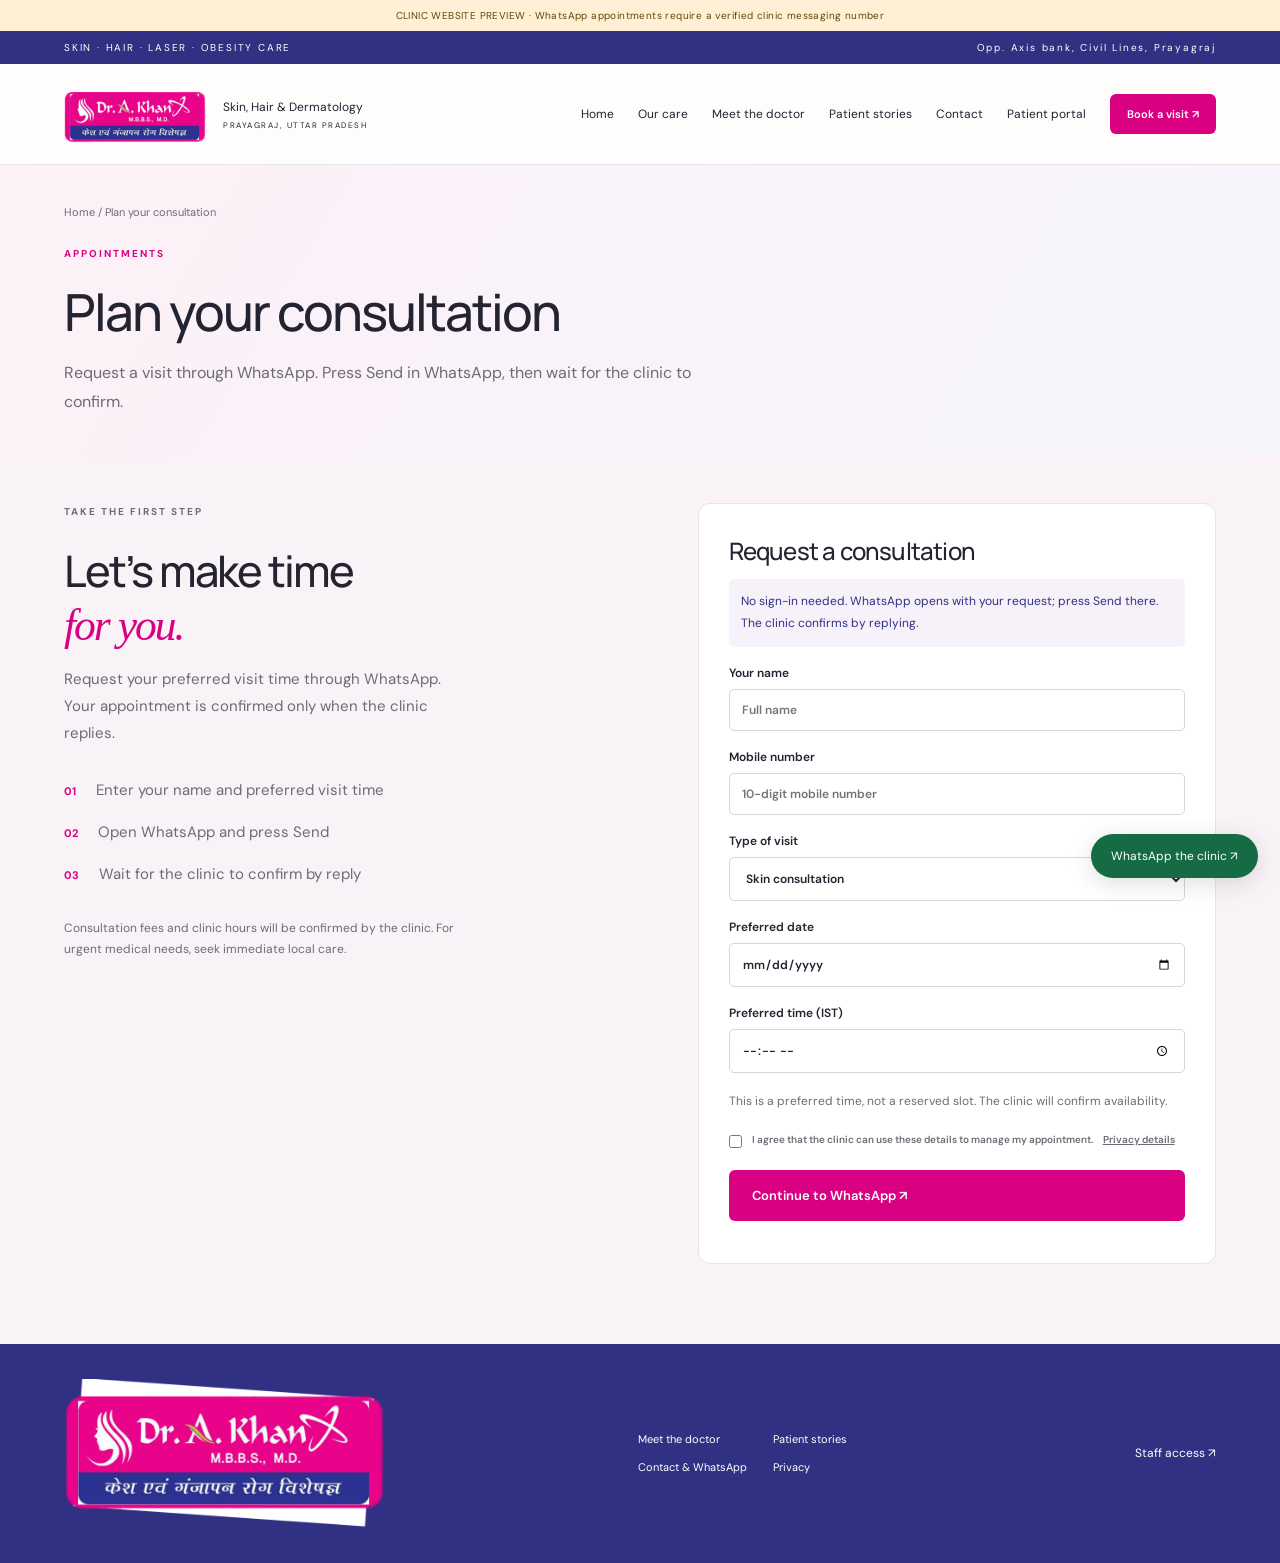
==== commit f8c83815: "Correct top address and enlarge footer logo" ====
--- a/appointments.html
+++ b/appointments.html
@@ -1,6 +1,6 @@
 <!doctype html>
 <html lang="en"><head><meta charset="utf-8"><meta name="viewport" content="width=device-width,initial-scale=1"><meta name="theme-color" content="#e9008d"><meta name="description" content="Dr. A. Khan Skin & Hair, Civil Lines, Prayagraj. Explore skin and hair care and request a consultation."><title>Appointments | Dr. A. Khan</title><link rel="stylesheet" href="styles.css"></head>
-<body data-page="appointments.html"><a class="skip" href="#main">Skip to content</a><div class="topline">SKIN · HAIR · LASER · OBESITY CARE <span>Opp. Axis Bank · Civil Lines · Prayagraj</span></div><header><a class="brand" href="index.html"><span class="logo"><img src="clinic-0.jpg" alt="Dr. A. Khan original clinic logo"></span><span>Skin, Hair & Dermatology<small>PRAYAGRAJ, UTTAR PRADESH</small></span></a><button class="menu-toggle" type="button" aria-expanded="false" aria-controls="main-nav">Menu ☰</button><nav id="main-nav" aria-label="Main navigation"><a href="index.html">Home</a><a href="care.html">Our care</a><a href="doctor.html">Meet the doctor</a><a href="testimonials.html">Patient stories</a><a href="contact.html">Contact</a><a href="portal.html">Patient portal</a><a class="button small" href="appointments.html">Book a visit ↗</a></nav></header>
+<body data-page="appointments.html"><a class="skip" href="#main">Skip to content</a><div class="topline">SKIN · HAIR · LASER · OBESITY CARE <span>Opp. Axis bank, Civil Lines, Prayagraj</span></div><header><a class="brand" href="index.html"><span class="logo"><img src="clinic-0.jpg" alt="Dr. A. Khan original clinic logo"></span><span>Skin, Hair & Dermatology<small>PRAYAGRAJ, UTTAR PRADESH</small></span></a><button class="menu-toggle" type="button" aria-expanded="false" aria-controls="main-nav">Menu ☰</button><nav id="main-nav" aria-label="Main navigation"><a href="index.html">Home</a><a href="care.html">Our care</a><a href="doctor.html">Meet the doctor</a><a href="testimonials.html">Patient stories</a><a href="contact.html">Contact</a><a href="portal.html">Patient portal</a><a class="button small" href="appointments.html">Book a visit ↗</a></nav></header>
 <main id="main"><div id="page-intro" class="page-intro" hidden></div><section class="hero" id="home" hidden><div class="hero-copy"><p class="eyebrow"><span></span> DERMATOLOGY · SKIN · HAIR · MORE</p><h1>Feel more like<br><em>yourself.</em></h1><p class="intro">From everyday skin concerns to hair and scalp care.<br>Personal attention, here in Prayagraj.</p><div class="actions"><a class="button" href="appointments.html">Plan your consultation <b>↗</b></a><a class="textlink" href="care.html">Explore our care →</a></div><div class="hero-caption"><span class="plus">✦</span><p>Skin, hair & you.<small>Care that begins with listening.</small></p></div></div><div class="hero-image"><img src="doctor-khan.jpg" alt="Dr. A. Khan seated in his clinic"><div class="image-label"><span>MEET YOUR DOCTOR</span><b>Dr. A. Khan</b><small>Skin, Hair, Laser & Obesity Care</small></div><span class="roundel">SKIN & HAIR<br>DR. A. KHAN<br>PRAYAGRAJ</span></div></section>
 <div class="ribbon" id="care-ribbon" hidden><span>General dermatology</span><i>✦</i><span>Hair & scalp care</span><i>✦</i><span>Personal consultations</span><i>✦</i><span>Follow-up support</span></div>
 <section id="care" class="section" hidden><div class="section-heading"><div><p class="eyebrow">OUR AREAS OF CARE</p><h2>A little care.<br>A meaningful difference.</h2></div><p>Start with a consultation. Your clinician will discuss your concerns and guide you through suitable options.</p></div><div class="cards"><article><span class="card-number">01 / SKIN</span><div class="line-icon">◉</div><h3>Comfort in your skin</h3><p>Consultations for acne, eczema, psoriasis and other skin concerns.</p><a href="appointments.html?service=Skin%20consultation" data-service="Skin consultation">Explore skin care ↗</a></article><article class="pink"><span class="card-number">02 / HAIR</span><div class="line-icon">≋</div><h3>A healthier hair journey</h3><p>Personal assessment for hair loss and concerns affecting your scalp.</p><a href="appointments.html?service=Hair%20%26%20scalp%20consultation" data-service="Hair & scalp consultation">Explore hair care ↗</a></article><article><span class="card-number">03 / FOLLOW-UP</span><div class="line-icon">✧</div><h3>Care that continues</h3><p>Review your progress and discuss your ongoing care with the clinic.</p><a href="appointments.html?service=Follow-up%20visit" data-service="Follow-up visit">Plan a follow-up ↗</a></article></div></section>
--- a/styles.css
+++ b/styles.css
@@ -6,4 +6,4 @@
 @media(max-width:650px){header{position:relative;flex-direction:row;align-items:center}.menu-toggle{display:block;border:1px solid var(--line);padding:10px 13px;background:white;border-radius:5px;font-size:12px;color:var(--indigo)}#main-nav{display:none;position:absolute;top:100%;left:0;right:0;padding:20px 6%;background:var(--paper);border-bottom:1px solid var(--line);z-index:20;box-shadow:0 12px 20px #0001}#main-nav.open{display:grid;grid-template-columns:1fr 1fr;gap:20px}#main-nav .button{display:flex;grid-column:1/-1}.brand{gap:7px}.brand>span:last-child{font-size:10px}.brand small{font-size:7px}.logo{width:120px}.logo img{width:167px;left:-21px;top:-52px}.hero-copy{padding-top:36px}.hero-image{height:320px}.hero-image>img{object-position:center center}.page-intro{padding:26px 6% 30px}.page-intro h1{font-size:39px}.page-description{font-size:14px}.breadcrumb{margin-bottom:22px}.doctor-profile,.review-grid,.condition-grid{grid-template-columns:1fr;gap:20px}.doctor-profile{padding-top:30px}.doctor-portrait>img{aspect-ratio:1.2}.home-doctor{gap:22px;align-items:start}.doctor-thumb{width:105px}.doctor-thumb img{height:120px}.home-doctor h2{font-size:27px}.home-doctor .eyebrow{font-size:8px;letter-spacing:1.2px}.home-doctor p{font-size:12px}.review-card blockquote{font-size:19px;margin:17px 0 22px}.review-foot,.care-callout,.page-cta{display:block}.page-cta{padding:27px;margin-bottom:30px}.page-cta .button{margin-top:12px}.contact-list{grid-template-columns:1fr}.footer-links{grid-template-columns:1fr 1fr;width:100%}}
 :root{--pink:#d90082;--indigo:#303183;--ink:#232331;--muted:#6d6b76;--paper:#fffdfb;--line:#e8e3e7}*{box-sizing:border-box}html{scroll-behavior:smooth;scroll-padding-top:110px}body{margin:0;background:var(--paper);color:var(--ink);font-family:'DM Sans',sans-serif;font-size:15px}a{color:inherit;text-decoration:none}button,input,select,textarea{font:inherit}button,a,input,select,textarea{outline-offset:5px}button{cursor:pointer}.topline{padding:10px 5%;background:var(--indigo);color:white;font-size:10px;letter-spacing:1.8px;display:flex;justify-content:space-between}header{padding:20px 5%;display:flex;align-items:center;justify-content:space-between;gap:25px;border-bottom:1px solid var(--line);background:var(--paper)}.brand{display:flex;align-items:center;gap:14px;font-size:12px}.brand small{display:block;font-size:8px;letter-spacing:1.5px;margin-top:5px}.logo{width:145px;height:60px;overflow:hidden;display:block;position:relative}.logo img{position:absolute;width:196px;max-width:none;left:-25px;top:-64px}nav{display:flex;gap:24px;align-items:center;font-size:12px}nav a:hover,.textlink:hover{color:var(--pink)}.button{display:inline-flex;align-items:center;justify-content:space-between;gap:24px;background:var(--pink);color:white;border:0;border-radius:6px;padding:17px 23px;font-weight:600;font-size:13px}.button:hover{background:#b60070;color:white}.button.small{padding:13px 17px;font-size:11px}.hero{display:grid;grid-template-columns:1fr 1fr;max-width:1440px;margin:auto;min-height:590px}.hero-copy{padding:72px 10% 44px}.eyebrow{font-size:10px;font-weight:700;letter-spacing:2px;margin:0 0 24px;color:var(--pink)}.eyebrow span{display:inline-block;width:6px;height:6px;border-radius:50%;background:var(--pink);margin-right:6px}h1,h2,h3{font-family:Manrope,sans-serif;font-weight:500;margin:0;letter-spacing:-2px}h1{font-size:clamp(55px,6vw,88px);line-height:1.07}em{font-family:Georgia,serif;font-weight:400;color:var(--pink)}.intro{font-size:17px;line-height:1.8;color:var(--muted);margin:26px 0}.actions{display:flex;align-items:center;gap:25px}.textlink{font-size:12px;font-weight:600}.hero-caption{display:flex;align-items:center;gap:13px;margin-top:42px}.hero-caption p{font-size:12px;margin:0}.hero-caption small{display:block;color:var(--muted);margin-top:5px}.plus{font-size:27px;color:var(--pink);border:1px solid #ecd3e1;padding:4px 10px;border-radius:50%}.hero-image{position:relative;background:#ececee;overflow:hidden;margin:24px 5% 24px 0;border-radius:140px 8px 8px 8px}.hero-image>img{width:100%;height:100%;object-fit:cover;position:absolute}.image-label{position:absolute;bottom:25px;left:25px;background:#fffc;padding:17px 22px;border-radius:5px;backdrop-filter:blur(12px)}.image-label span{display:block;font-size:8px;letter-spacing:1.5px;margin-bottom:8px}.image-label b{font-size:16px;font-weight:500}.roundel{position:absolute;right:22px;top:24px;display:grid;place-content:center;border:1px solid #fff9;background:#ffffffa8;color:var(--indigo);width:91px;height:91px;border-radius:50%;text-align:center;font-size:9px;line-height:1.8;letter-spacing:1px}.ribbon{display:flex;justify-content:space-around;align-items:center;padding:22px 5%;border-block:1px solid var(--line);font-size:12px}.ribbon i{color:var(--pink);font-style:normal}.section{padding:80px 5%;max-width:1440px;margin:auto}h2{font-size:clamp(32px,3.4vw,48px);line-height:1.2}h3{font-size:24px;letter-spacing:-.8px}.section-heading{display:flex;justify-content:space-between;gap:35px;align-items:end;margin-bottom:36px}.section-heading>p{max-width:330px;color:var(--muted);line-height:1.8}.cards{display:grid;grid-template-columns:repeat(3,1fr);gap:18px}.cards article{padding:30px;border:1px solid var(--line);border-radius:10px;background:#f6f5fa}.cards article.pink{background:#fcf0f6}.card-number{font-size:9px;letter-spacing:2px;color:var(--muted)}.line-icon{color:var(--pink);font-size:48px;margin:23px 0}.cards h3{font-size:22px}.cards p{color:var(--muted);line-height:1.8;margin:16px 0 26px}.cards a{font-size:12px;font-weight:700;color:var(--indigo)}.about{display:grid;grid-template-columns:1fr 1fr;gap:9%;align-items:center;padding-top:25px}.about-art{background:var(--indigo);border-radius:10px;padding:38px;color:white;position:relative;overflow:hidden;min-height:355px}.about-art>span{font-size:10px;letter-spacing:2px}.about-art h2{margin-top:28px}.about-art img{width:240px;height:100px;object-fit:cover;object-position:50% 49%;margin-top:25px}.about p,.booking p,.visit p,.privacy p{line-height:1.8;color:var(--muted)}.booking{background:#f9f2f6;max-width:none;display:grid;grid-template-columns:1fr 1fr;gap:10%;padding-inline:max(5%,calc((100vw - 1296px)/2))}.booking>div>p{max-width:400px}.steps{margin:30px 0}.steps b{color:var(--pink);margin-right:16px;font-size:11px}.muted{color:var(--muted);font-size:12px}.panel{padding:30px;border:1px solid var(--line);background:white;border-radius:12px}label{display:block;font-size:12px;font-weight:600;margin:18px 0}input,select,textarea{display:block;width:100%;border:1px solid #d9d5dc;border-radius:5px;padding:12px;margin-top:8px;background:white;color:var(--ink)}textarea{min-height:90px}.check{display:flex;align-items:start;gap:10px;line-height:1.7;font-size:10px;color:var(--muted)}.check input{width:auto;margin:4px 0}.check a{text-decoration:underline}.panel>.button{width:100%}.notice{background:#f7f1fa;padding:12px;color:var(--indigo)!important;border-radius:5px;font-size:12px;line-height:1.6}.portal{border-bottom:1px solid var(--line)}.account-grid{display:grid;grid-template-columns:1fr 1fr;gap:25px}.account-grid form{max-width:550px}.account-grid aside{padding:35px;background:var(--indigo);border-radius:12px;color:white}.account-grid aside p{line-height:1.8;color:#dedeee}.secondary{background:var(--indigo)}.toolbar{display:flex;gap:12px;align-items:center;flex-wrap:wrap;margin:20px 0}.toolbar button{padding:10px 16px;border:1px solid var(--line);background:white;border-radius:6px;color:var(--indigo)}.toolbar button.active{background:var(--indigo);color:white}.dashboard{background:#f8f7fa;padding:25px;border-radius:12px}.stats{display:grid;grid-template-columns:repeat(3,1fr);gap:15px;margin-bottom:20px}.stat{padding:22px;background:white;border:1px solid var(--line);border-radius:8px}.stat b{display:block;font-size:29px;color:var(--indigo)}.stat span{font-size:11px;color:var(--muted)}.table-wrap{overflow-x:auto}table{width:100%;border-collapse:collapse;background:white;font-size:12px;text-align:left}td,th{padding:14px;border-bottom:1px solid var(--line)}th{color:var(--muted);font-size:10px;letter-spacing:1px}td button{margin:3px;padding:7px;border:1px solid var(--line);border-radius:4px;background:white}.badge{padding:5px 8px;background:#f7e5f0;color:#a00062;border-radius:20px;font-size:10px}.empty{padding:25px;color:var(--muted);background:white;border-radius:6px}.record{background:white;border:1px solid var(--line);padding:20px;margin:14px 0;border-radius:8px}.record p{white-space:pre-wrap;line-height:1.7}.visit{display:grid;grid-template-columns:1fr 1fr;gap:8%}.contact-card{padding:40px;background:#f7f0f5;border-radius:10px}.contact-card>span{font-size:9px;letter-spacing:2px;color:var(--pink)}.contact-card h3{font-size:34px;margin:22px 0}.contact-card>a{font-size:14px;text-decoration:underline}.privacy{padding-top:20px;padding-bottom:40px}.privacy p{font-size:12px;max-width:900px}footer{background:var(--indigo);padding:35px 5%;display:flex;align-items:center;justify-content:space-between;color:white;font-size:12px}footer b{font-size:20px}footer p{color:#dbdaec}.skip{position:absolute;top:-100px}.skip:focus{top:0;background:white;padding:15px;z-index:10}[role=status]{font-size:12px;line-height:1.8}a:focus-visible,button:focus-visible{outline:2px solid var(--pink)}@media(max-width:950px){header{align-items:start}nav{gap:12px;flex-wrap:wrap;justify-content:end}.brand>span:last-child{display:none}.hero-copy{padding:60px 8%}.actions{align-items:start;flex-direction:column;gap:20px}.hero{min-height:560px}.cards h3{font-size:18px}}@media(max-width:650px){.topline{font-size:8px}.topline span{letter-spacing:0}header{padding:16px 5%;flex-direction:column;gap:12px}.brand>span:last-child{display:block}nav{justify-content:start;gap:16px;width:100%;font-size:11px}nav .button{display:none}.hero{grid-template-columns:1fr}.hero-copy{padding:44px 6% 30px}h1{font-size:64px}.actions{flex-direction:row;align-items:center}.hero-image{height:360px;margin:0 5% 25px;border-radius:85px 8px 8px 8px}.hero-image>img{object-position:center 35%}.hero-caption{margin-top:25px}.ribbon{gap:14px;flex-wrap:wrap;font-size:10px}.ribbon i:last-of-type{display:none}.section{padding:50px 6%}.section-heading{display:block}.section-heading>p{max-width:100%}.cards,.about,.booking,.visit,.account-grid{grid-template-columns:1fr;gap:22px}.cards article{padding:25px}.line-icon{margin:15px 0}.about-art{min-height:300px}.stats{gap:6px}.stat{padding:12px}.stat b{font-size:23px}.panel,.dashboard{padding:20px}.contact-card{padding:28px}footer{gap:22px;flex-wrap:wrap}html{scroll-padding-top:20px}}@media print{header,.topline,.hero,.ribbon,#care,#about,#book,#visit,#privacy,footer,#account,.toolbar,.section-heading{display:none}body{background:white}.section{padding:0}.dashboard{background:white}.record{break-inside:avoid}button{display:none}}
 
-.footer-brand{display:block;flex-shrink:0;background:white;border-radius:6px;padding:8px 12px}.footer-brand img{display:block;width:180px;max-width:100%;height:auto}
+.footer-brand{display:block;flex-shrink:0;position:relative;width:320px;max-width:100%;aspect-ratio:2.15;overflow:hidden}.footer-brand img{display:block;position:absolute;width:138%;max-width:none;height:auto;left:-17.5%;top:-97%}
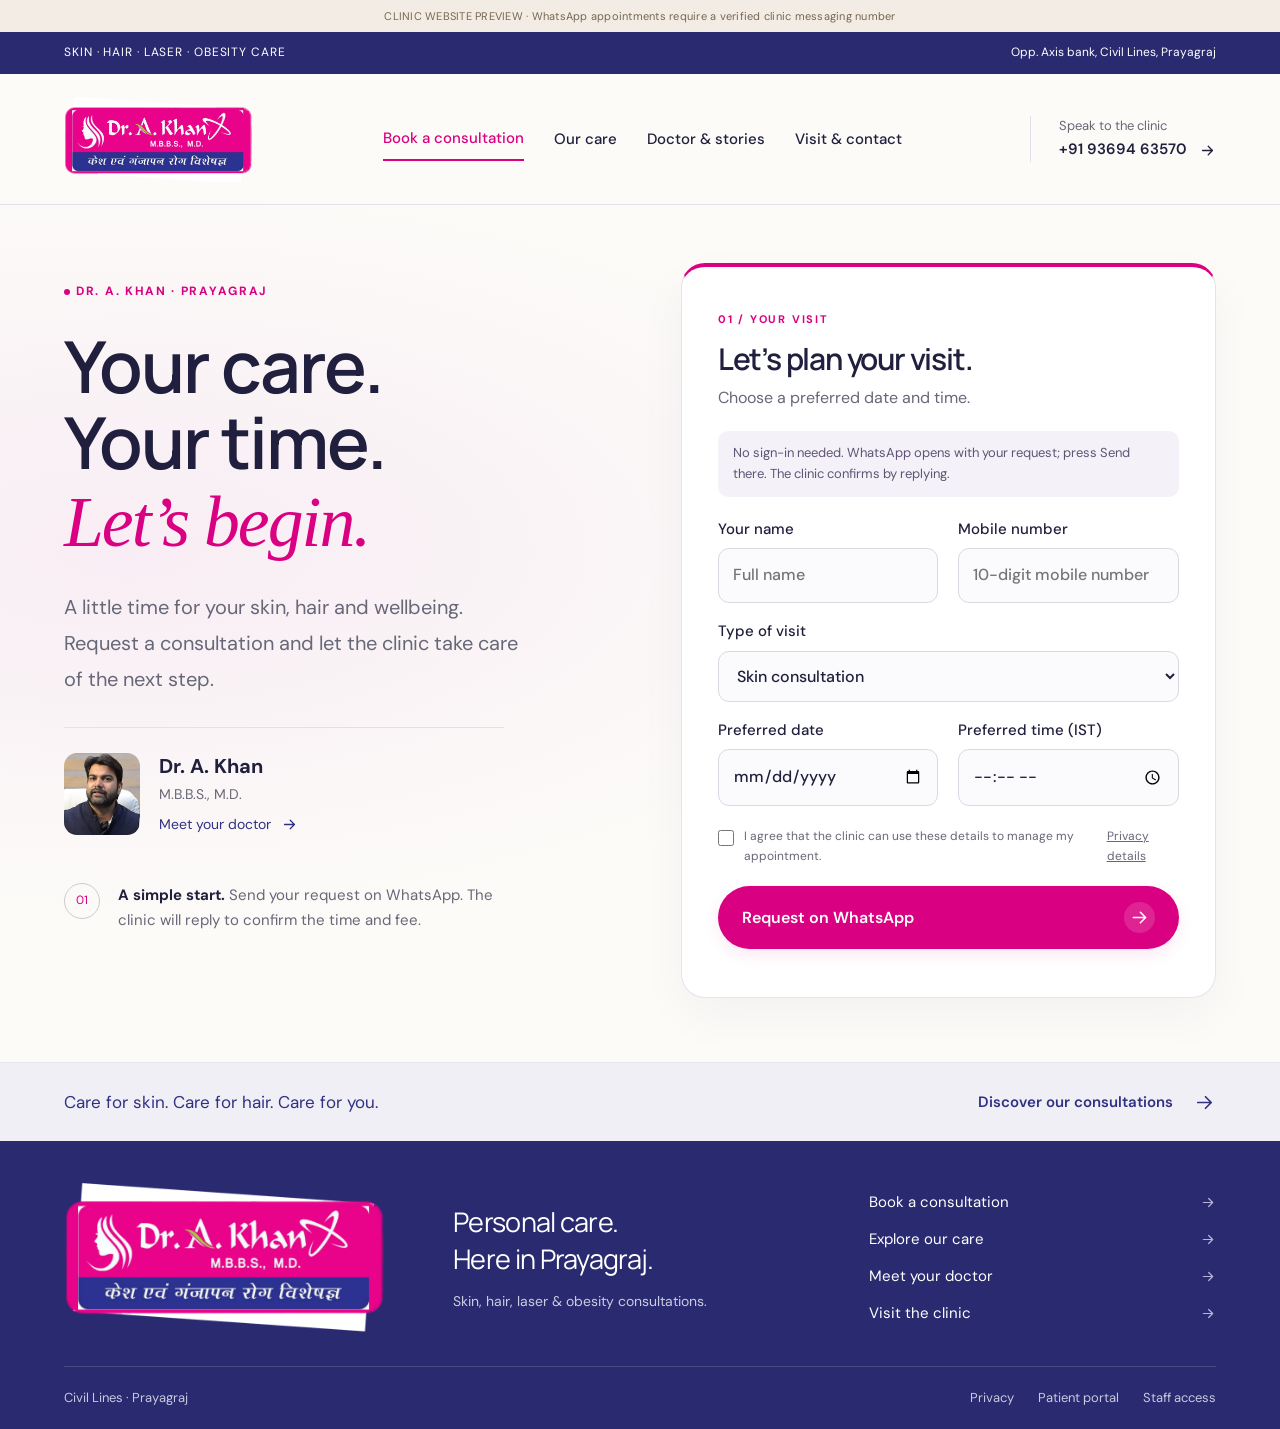
==== commit 706c41f1: "Redesign clinic UI and use Google Maps reviews" ====
--- a/appointments.html
+++ b/appointments.html
@@ -1,14 +1 @@
-<!doctype html>
-<html lang="en"><head><meta charset="utf-8"><meta name="viewport" content="width=device-width,initial-scale=1"><meta name="theme-color" content="#e9008d"><meta name="description" content="Dr. A. Khan Skin & Hair, Civil Lines, Prayagraj. Explore skin and hair care and request a consultation."><title>Appointments | Dr. A. Khan</title><link rel="stylesheet" href="styles.css"></head>
-<body data-page="appointments.html"><a class="skip" href="#main">Skip to content</a><div class="topline">SKIN · HAIR · LASER · OBESITY CARE <span>Opp. Axis bank, Civil Lines, Prayagraj</span></div><header><a class="brand" href="index.html"><span class="logo"><img src="clinic-0.jpg" alt="Dr. A. Khan original clinic logo"></span><span>Skin, Hair & Dermatology<small>PRAYAGRAJ, UTTAR PRADESH</small></span></a><button class="menu-toggle" type="button" aria-expanded="false" aria-controls="main-nav">Menu ☰</button><nav id="main-nav" aria-label="Main navigation"><a href="index.html">Home</a><a href="care.html">Our care</a><a href="doctor.html">Meet the doctor</a><a href="testimonials.html">Patient stories</a><a href="contact.html">Contact</a><a href="portal.html">Patient portal</a><a class="button small" href="appointments.html">Book a visit ↗</a></nav></header>
-<main id="main"><div id="page-intro" class="page-intro" hidden></div><section class="hero" id="home" hidden><div class="hero-copy"><p class="eyebrow"><span></span> DERMATOLOGY · SKIN · HAIR · MORE</p><h1>Feel more like<br><em>yourself.</em></h1><p class="intro">From everyday skin concerns to hair and scalp care.<br>Personal attention, here in Prayagraj.</p><div class="actions"><a class="button" href="appointments.html">Plan your consultation <b>↗</b></a><a class="textlink" href="care.html">Explore our care →</a></div><div class="hero-caption"><span class="plus">✦</span><p>Skin, hair & you.<small>Care that begins with listening.</small></p></div></div><div class="hero-image"><img src="doctor-khan.jpg" alt="Dr. A. Khan seated in his clinic"><div class="image-label"><span>MEET YOUR DOCTOR</span><b>Dr. A. Khan</b><small>Skin, Hair, Laser & Obesity Care</small></div><span class="roundel">SKIN & HAIR<br>DR. A. KHAN<br>PRAYAGRAJ</span></div></section>
-<div class="ribbon" id="care-ribbon" hidden><span>General dermatology</span><i>✦</i><span>Hair & scalp care</span><i>✦</i><span>Personal consultations</span><i>✦</i><span>Follow-up support</span></div>
-<section id="care" class="section" hidden><div class="section-heading"><div><p class="eyebrow">OUR AREAS OF CARE</p><h2>A little care.<br>A meaningful difference.</h2></div><p>Start with a consultation. Your clinician will discuss your concerns and guide you through suitable options.</p></div><div class="cards"><article><span class="card-number">01 / SKIN</span><div class="line-icon">◉</div><h3>Comfort in your skin</h3><p>Consultations for acne, eczema, psoriasis and other skin concerns.</p><a href="appointments.html?service=Skin%20consultation" data-service="Skin consultation">Explore skin care ↗</a></article><article class="pink"><span class="card-number">02 / HAIR</span><div class="line-icon">≋</div><h3>A healthier hair journey</h3><p>Personal assessment for hair loss and concerns affecting your scalp.</p><a href="appointments.html?service=Hair%20%26%20scalp%20consultation" data-service="Hair & scalp consultation">Explore hair care ↗</a></article><article><span class="card-number">03 / FOLLOW-UP</span><div class="line-icon">✧</div><h3>Care that continues</h3><p>Review your progress and discuss your ongoing care with the clinic.</p><a href="appointments.html?service=Follow-up%20visit" data-service="Follow-up visit">Plan a follow-up ↗</a></article></div></section>
-<section id="home-doctor" class="section home-doctor" hidden><div class="doctor-thumb"><img src="doctor-khan.jpg" alt="Dr. A. Khan" loading="lazy"></div><div><p class="eyebrow">A FAMILIAR FACE. PERSONAL CARE.</p><h2>Meet Dr. A. Khan.</h2><p>Dermatological care for your skin, hair and scalp in Civil Lines, Prayagraj.</p><a class="textlink" href="doctor.html">Get to know your doctor →</a></div></section>
-<section id="testimonials" class="section testimonials" hidden><div class="section-heading"><div><p class="eyebrow">PATIENT EXPERIENCES</p><h2>In their own words.</h2></div><p>Selected excerpts from publicly posted patient reviews.</p></div><div class="review-grid"><article class="review-card"><span class="quote-mark" aria-hidden="true">“</span><blockquote>compassionate approach made me feel comfortable</blockquote><div class="review-person"><span class="avatar">NK</span><div><b>Navin Kumar</b><small>Justdial · 23 September 2025</small></div></div><a href="https://www.justdial.com/Allahabad/Dr-A-Khan-Skin-Hair-Specialist-Opposite-Axis-Bank-Civil-Lines/0532PX532-X532-190516032940-V9P9_BZDET/reviews" target="_blank" rel="noopener">Read the original review ↗</a></article><article class="review-card"><span class="quote-mark" aria-hidden="true">“</span><blockquote>The staff is friendly and attentive</blockquote><div class="review-person"><span class="avatar">RK</span><div><b>Rohit Kumar</b><small>Justdial patient review</small></div></div><a href="https://www.justdial.com/Allahabad/Dr-A-Khan-Skin-Hair-Specialist-Opposite-Axis-Bank-Civil-Lines/0532PX532-X532-190516032940-V9P9_BZDET/reviews" target="_blank" rel="noopener">Read the original review ↗</a></article><article class="review-card"><span class="quote-mark" aria-hidden="true">“</span><blockquote>Dr. Khan is friendly and listens well.</blockquote><div class="review-person"><span class="avatar">R</span><div><b>Ramesh</b><small>Justdial · 14 July 2025</small></div></div><a href="https://www.justdial.com/Allahabad/Dr-A-Khan-Skin-Hair-Specialist-Opposite-Axis-Bank-Civil-Lines/0532PX532-X532-190516032940-V9P9_BZDET/reviews" target="_blank" rel="noopener">Read the original review ↗</a></article></div><div class="review-foot"><p>These are selected positive excerpts. Individual experiences vary; the source includes a wider range of feedback.</p><a class="textlink" href="testimonials.html" id="all-stories">More about patient experiences →</a></div></section>
-<section id="care-details" class="section care-details" hidden><div class="section-heading"><div><p class="eyebrow">BEYOND HAIR CARE</p><h2>Care for a range<br>of skin concerns.</h2></div><p>Your skin deserves attention at every stage. Begin with an assessment of your concern and medical history.</p></div><div class="condition-grid"><article><span>01</span><h3>Acne & acne marks</h3><p>Discuss breakouts, acne marks and changes in your skin with the clinician.</p></article><article><span>02</span><h3>Eczema & irritation</h3><p>A consultation for itchy, irritated or persistently uncomfortable skin.</p></article><article><span>03</span><h3>Psoriasis</h3><p>Assessment and follow-up for psoriasis and its effect on your skin.</p></article><article><span>04</span><h3>Pigmentation</h3><p>Discuss uneven skin tone, dark patches and related skin concerns.</p></article><article><span>05</span><h3>Other skin concerns</h3><p>Bring up rashes, changes in your skin or symptoms you are unsure about.</p></article><article><span>06</span><h3>Hair & scalp</h3><p>Personal assessment for hair loss, dandruff and scalp concerns.</p></article><article><span>07</span><h3>Laser consultations</h3><p>Discuss the clinic’s laser services and whether a procedure is suitable for you.</p><a class="textlink" href="appointments.html?service=Laser%20consultation">Request a consultation ↗</a></article><article><span>08</span><h3>Obesity care</h3><p>Speak with the clinic about its obesity and weight-management consultations.</p><a class="textlink" href="appointments.html?service=Obesity%20consultation">Request a consultation ↗</a></article></div><div class="care-callout"><div><h3>Not sure which visit to choose?</h3><p>Select a skin consultation and describe your concern to the doctor during your visit.</p></div><a class="button" href="appointments.html?service=Skin%20consultation">Book a skin consultation ↗</a></div></section>
-<section id="about" class="doctor-profile section" hidden><div class="doctor-portrait"><img src="doctor-khan.jpg" alt="Dr. A. Khan at his clinic" loading="lazy"><div class="portrait-caption"><b>Dr. A. Khan</b><span>M.B.B.S., M.D. · Skin & Hair Specialist</span></div></div><div class="doctor-copy"><p class="eyebrow">MEET YOUR DOCTOR</p><h2>Care for your skin.<br>Attention to <em>you.</em></h2><p>Dr. A. Khan’s clinic in Civil Lines, Prayagraj offers consultations for a range of dermatological concerns, as well as hair and scalp problems. The clinic also lists laser and obesity care.</p><p>Patients visit for acne, eczema, psoriasis, pigmentation and hair loss. Your consultation is a chance to discuss your symptoms, ask questions and understand the next steps in your care.</p><div class="doctor-tags"><span>General dermatology</span><span>Skin concerns</span><span>Hair & scalp</span><span>Laser consultations</span><span>Obesity care</span><span>Follow-up care</span></div><a class="button" href="appointments.html">Consult Dr. A. Khan ↗</a><p class="source-note">Photo: <a href="https://threebestrated.in/dermatologist-doctors-in-allahabad-up" target="_blank" rel="noopener">Dr. A. Khan’s public clinic listing</a>.</p></div></section>
-<section class="section booking" id="book"><div><p class="eyebrow">TAKE THE FIRST STEP</p><h2>Let’s make time<br><em>for you.</em></h2><p>Request your preferred visit time through WhatsApp. Your appointment is confirmed only when the clinic replies.</p><div class="steps"><p><b>01</b> Enter your name and preferred visit time</p><p><b>02</b> Open WhatsApp and press Send</p><p><b>03</b> Wait for the clinic to confirm by reply</p></div><p class="muted">Consultation fees and clinic hours will be confirmed by the clinic. For urgent medical needs, seek immediate local care.</p></div><form id="booking-form" class="panel"><h3>Request a consultation</h3><p id="booking-mode" class="notice"></p><label>Your name<input name="name" required maxlength="100" autocomplete="name" placeholder="Full name"></label><label>Mobile number<input name="phone" required inputmode="tel" pattern="[0-9+ ()-]{10,16}" maxlength="16" autocomplete="tel" placeholder="10-digit mobile number"></label><label>Type of visit<select name="service"><option>Skin consultation</option><option>Hair & scalp consultation</option><option>Follow-up visit</option><option>Laser consultation</option><option>Obesity consultation</option></select></label><label>Preferred date<input name="preferred_date" type="date" required></label><label>Preferred time (IST)<input name="preferred_time" type="time" required></label><p class="muted">This is a preferred time, not a reserved slot. The clinic will confirm availability.</p><label class="check"><input type="checkbox" required> I agree that the clinic can use these details to manage my appointment. <a href="privacy.html">Privacy details</a></label><button class="button" type="submit">Continue to WhatsApp ↗</button><p id="booking-result" role="status"></p></form></section>
-<section id="portal" class="section portal" hidden><div class="section-heading"><div><p class="eyebrow">CONNECTED CARE</p><h2>Your care, in one place.</h2></div><p>Appointments, visit summaries, invoices and messages. Your account keeps your care connected.</p></div><div id="account"></div><div id="portal-content"></div></section>
-<section id="visit" class="section visit" hidden><div><p class="eyebrow">FIND THE CLINIC</p><h2>Here in the heart<br>of Prayagraj.</h2><p><strong>1st floor, Shanshaah Building, Sonal Tower</strong><br>Opposite Axis Bank, Civil Lines<br>Prayagraj, Uttar Pradesh 211001</p><div class="contact-list"><div><b>Call the clinic</b><a href="tel:+919369463570">+91 93694 63570 ↗</a></div><div><b>Hours shown on Maps</b><p>Monday: 11 am–8 pm (IST)<br>Call to confirm other days and your visit time.</p></div></div><a class="map-link-card" target="_blank" rel="noopener" href="https://maps.app.goo.gl/wER15F5J5ea5rBAJ8"><span>CIVIL LINES · OPPOSITE AXIS BANK</span><b>Open the clinic on Google Maps ↗</b><small>View the exact location and get directions.</small></a><p class="source-note">Address, phone and Monday hours: <a href="https://maps.app.goo.gl/wER15F5J5ea5rBAJ8" target="_blank" rel="noopener">clinic Google Maps listing</a>, checked 5 October 2026. Hours may change.</p></div><div class="contact-card"><span>LET’S TALK</span><h3>Have a question<br>before your visit?</h3><a href="mailto:askdrbaalwala@gmail.com">askdrbaalwala@gmail.com ↗</a><p>For general enquiries, contact the clinic by phone, email or WhatsApp. Use your signed-in portal for private care-related messages.</p><p class="muted">Appointment requests open in WhatsApp. Press Send and wait for a reply confirming your visit.</p></div></section>
-<section id="privacy" class="section privacy" hidden><h3>Your information matters</h3><p>When connected, your name, phone number, appointment details and portal messages are stored in the clinic’s private backend to provide care and coordinate visits. Clinical notes are accessible to authorised staff; only explicitly shared visit summaries are visible in your portal. Contact the clinic by email to request access, correction or deletion, subject to its record-retention obligations. Payment card details are never collected on this site.</p><p id="privacy-mode"></p></section><section id="page-cta" class="section page-cta" hidden><div><p class="eyebrow">YOUR NEXT STEP</p><h2>Make time for your skin.</h2><p>Book a consultation with Dr. A. Khan in Prayagraj.</p></div><a class="button" href="appointments.html">Plan your visit ↗</a></section></main><footer><a class="footer-brand" href="index.html" aria-label="Dr. A. Khan clinic home"><img src="clinic-0.jpg" alt="Dr. A. Khan original clinic logo" width="180"></a><div class="footer-links"><a href="doctor.html">Meet the doctor</a><a href="testimonials.html">Patient stories</a><a href="contact.html">Contact & WhatsApp</a><a href="privacy.html">Privacy</a></div><a href="portal.html" id="staff-link">Staff access ↗</a></footer><script src="config.js"></script><script src="router.js"></script><script src="app.js"></script></body></html>
+<!doctype html><html lang="en"><head><meta charset="utf-8"><meta name="viewport" content="width=device-width,initial-scale=1"><title>Dr. A. Khan</title></head><body><p><a href="index.html">Continue to the clinic website</a></p><script>location.replace('index.html'.split('#')[0]+location.search+('index.html'.includes('#')?'#testimonials':''));</script></body></html>
